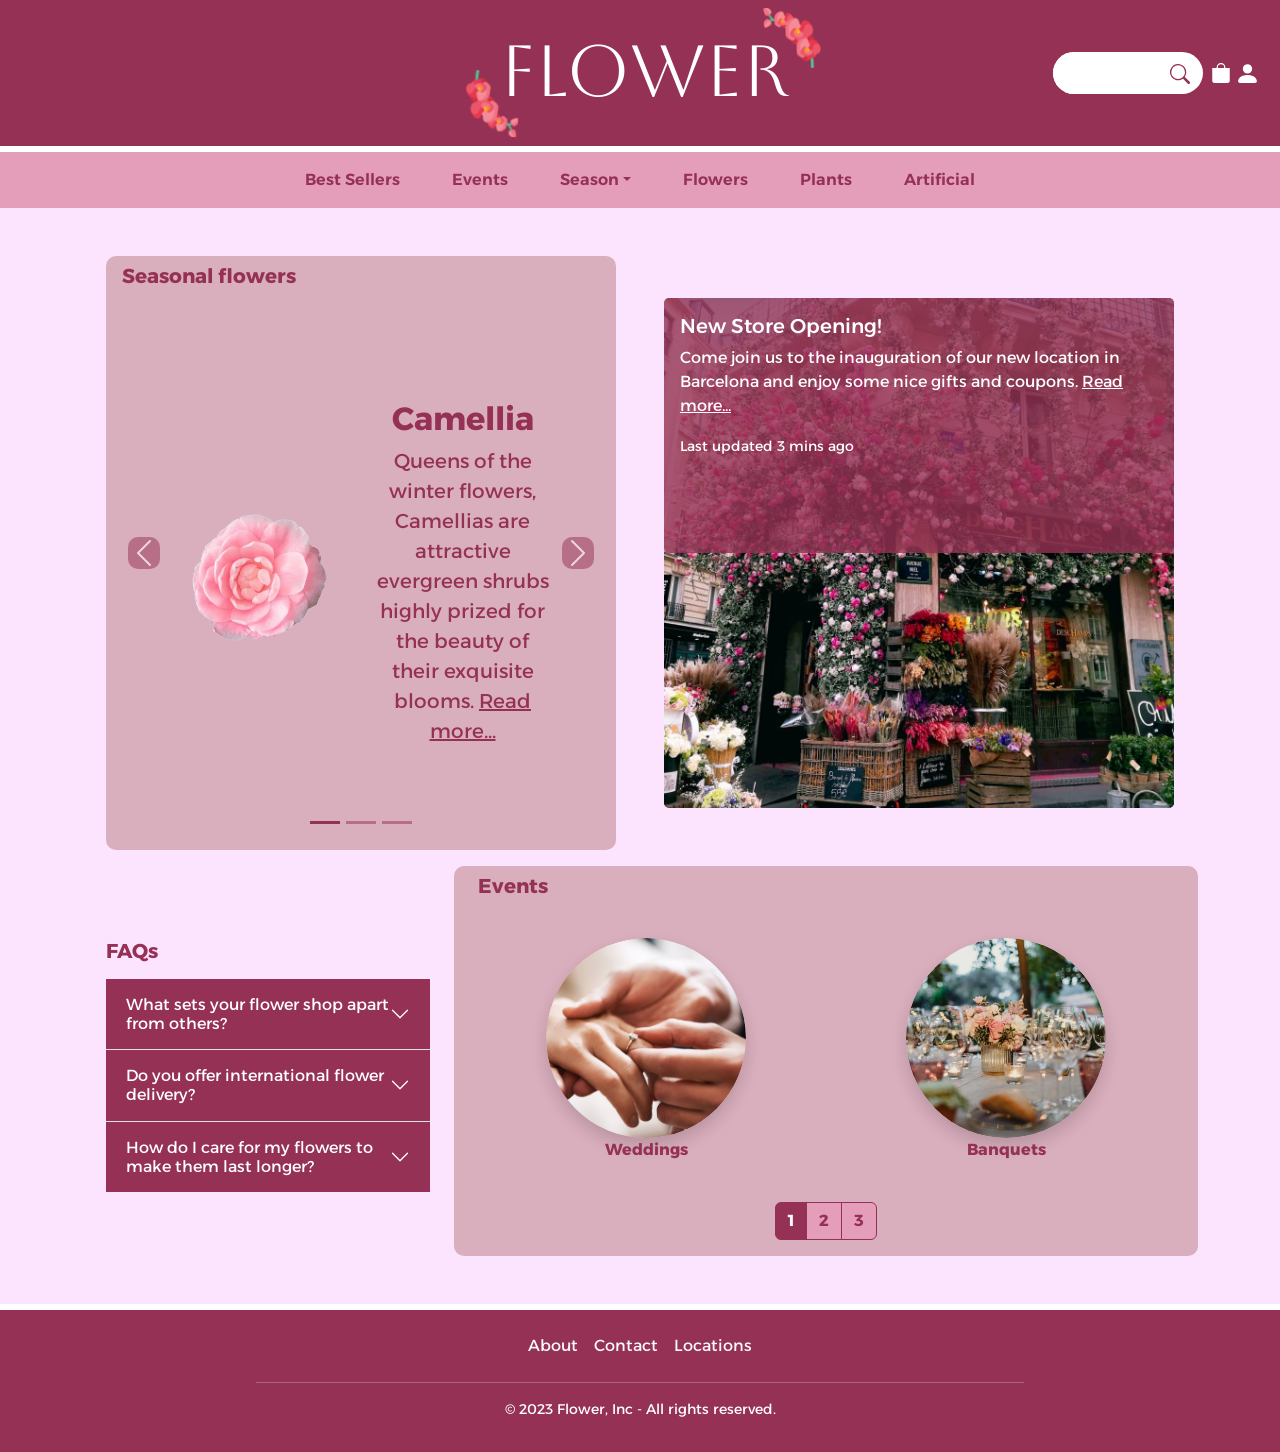
==== index.html @ 9ea64a83 "Added components to index" ====
<!DOCTYPE html>
<html lang="es">
<head>
  <meta charset="UTF-8">
  <meta name="viewport" content="width=device-width, initial-scale=1.0">
  <title>Welcome to Flower</title>
  <!--STYLES-->
  <link rel="stylesheet" href="libs/css/bootstrap.css">
  <link rel="stylesheet" href="css/style.css">
  <!--FONTS-->
  <link rel="preconnect" href="https://fonts.googleapis.com">
  <link rel="preconnect" href="https://fonts.gstatic.com" crossorigin>
  <link href="https://fonts.googleapis.com/css2?family=Aboreto&display=swap" rel="stylesheet">
  <link rel="preconnect" href="https://fonts.googleapis.com">
  <link rel="preconnect" href="https://fonts.gstatic.com" crossorigin>
  <link href="https://fonts.googleapis.com/css2?family=Aboreto&family=Alexandria:wght@300&display=swap" rel="stylesheet">
</head>
<body>
  <!--BACK TO TOP BUTTON-->
  <button type="button" class="btn btn-lg" id="btn-back-to-top">
    <svg xmlns="http://www.w3.org/2000/svg" width="60" height="60" fill="#953154" class="bi bi-arrow-up-circle-fill" viewBox="0 0 16 16">
      <path d="M16 8A8 8 0 1 0 0 8a8 8 0 0 0 16 0m-7.5 3.5a.5.5 0 0 1-1 0V5.707L5.354 7.854a.5.5 0 1 1-.708-.708l3-3a.5.5 0 0 1 .708 0l3 3a.5.5 0 0 1-.708.708L8.5 5.707z"/>
    </svg>
  </button>
  <!--END BACK TO TOP BUTTON-->
  <!--SIGN IN MODAL-->
  <div class="modal fade" id="signInModal" aria-hidden="true" aria-labelledby="signInModalLabel" tabindex="-1">
    <div class="modal-dialog modal-dialog-centered">
      <div class="modal-content">
        <div class="modal-header">
          <h1 class="modal-title fs-5 fw-bold" id="signInModalLabel">Sign In</h1>
          <button type="button" class="btn-close" data-bs-dismiss="modal" aria-label="Close"></button>
        </div>
        <div class="modal-body">
          <!--SIGN IN FORM-->
          <form class="row g-3 needs-validation" novalidate>
            <div class="col-md-6">
              <label for="validationCustomSignInEmail" class="form-label d-none"></label>
              <input type="email" class="form-control" id="validationCustomSignInEmail" placeholder="Email" required>
              <div class="invalid-feedback">
                Please input a valid email.
              </div>
            </div>
            <div class="col-md-6">
              <label for="validationCustomSignInPass" class="form-label d-none"></label>
              <input type="password" class="form-control" id="validationCustomSignInPass" placeholder="Password" required>
              <div class="invalid-feedback">
                Please input a valid password.
              </div>
            </div>
            <button class="w-100 mb-2 btn btn-lg rounded-3" type="submit">Sign in</button>
          </form>
          <!--END SIGN IN FORM-->
          <hr class="my-4">
          <h2 class="fs-5 fw-bold mb-3">Or use a third-party</h2>
          <button class="w-100 py-2 mb-2 btn rounded-3" type="submit">
            <svg xmlns="http://www.w3.org/2000/svg" width="20" height="20" fill="currentColor" class="bi bi-google" viewBox="0 0 20 20">
              <path d="M15.545 6.558a9.42 9.42 0 0 1 .139 1.626c0 2.434-.87 4.492-2.384 5.885h.002C11.978 15.292 10.158 16 8 16A8 8 0 1 1 8 0a7.689 7.689 0 0 1 5.352 2.082l-2.284 2.284A4.347 4.347 0 0 0 8 3.166c-2.087 0-3.86 1.408-4.492 3.304a4.792 4.792 0 0 0 0 3.063h.003c.635 1.893 2.405 3.301 4.492 3.301 1.078 0 2.004-.276 2.722-.764h-.003a3.702 3.702 0 0 0 1.599-2.431H8v-3.08h7.545z"/>
            </svg>
            Sign in with Google
          </button>
          <button class="w-100 py-2 mb-2 btn rounded-3" type="submit">
            <svg xmlns="http://www.w3.org/2000/svg" width="25" height="25" fill="currentColor" class="bi bi-facebook" viewBox="0 0 20 20">
              <path d="M16 8.049c0-4.446-3.582-8.05-8-8.05C3.58 0-.002 3.603-.002 8.05c0 4.017 2.926 7.347 6.75 7.951v-5.625h-2.03V8.05H6.75V6.275c0-2.017 1.195-3.131 3.022-3.131.876 0 1.791.157 1.791.157v1.98h-1.009c-.993 0-1.303.621-1.303 1.258v1.51h2.218l-.354 2.326H9.25V16c3.824-.604 6.75-3.934 6.75-7.951"/>
            </svg>
            Sign in with Facebook
          </button>
        </div>
        <div class="modal-footer">
          <small class="text-body-secondary">Don't have an account?</small>
          <button class="btn" data-bs-target="#signUpModal" data-bs-toggle="modal">Sign Up</button>
        </div>
      </div>
    </div>
  </div>
  <!--END SIGN IN MODAL-->
  <!--SIGN UP MODAL-->
  <div class="modal fade" id="signUpModal" aria-hidden="true" aria-labelledby="signUpModalLabel" tabindex="-1">
    <div class="modal-dialog modal-dialog-centered">
      <div class="modal-content">
        <div class="modal-header">
          <h1 class="modal-title fs-5 fw-bold" id="signUpModalLabel">Sign Up</h1>
          <button type="button" class="btn-close" data-bs-dismiss="modal" aria-label="Close"></button>
        </div>
        <div class="modal-body">
          <!--SIGN UP FORM-->
          <form class="row g-3 needs-validation" novalidate>
            <div class="col-md-6">
              <label for="validationCustomFirstName" class="form-label">First name</label>
              <input type="text" class="form-control" id="validationCustomFirstName" required>
              <div class="valid-feedback">
                Looks good!
              </div>
            </div>
            <div class="col-md-6">
              <label for="validationCustomLastName" class="form-label">Last name</label>
              <input type="text" class="form-control" id="validationCustomLastName" required>
              <div class="valid-feedback">
                Looks good!
              </div>
            </div>
            <div class="col-md-6">
              <label for="validationCustomUsername" class="form-label">Email</label>
              <div class="input-group has-validation">
                <span class="input-group-text" id="inputGroupPrepend">@</span>
                <input type="email" class="form-control" id="validationCustomUsername" aria-describedby="inputGroupPrepend" required>
                <div class="invalid-feedback">
                  Please provide a valid email.
                </div>
              </div>
            </div>
            <div class="col-md-6">
              <label for="validationCustomPassword" class="form-label">Password</label>
              <div class="input-group has-validation">
                <span class="input-group-text" id="inputGroupPrepend2">*</span>
                <input type="password" class="form-control" id="validationCustomPassword" aria-describedby="inputGroupPrepend" pattern="^(?=.*[a-z])(?=.*[A-Z])(?=.*\d)(?=.*[?!*%#])[\w?!*%#]{8,}$" data-bs-toggle="tooltip" data-bs-placement="top"
                data-bs-custom-class="custom-tooltip"
                data-bs-title="Minimum 8 characters, one letter, number and symbol" required>
                <div class="invalid-feedback">
                  Please provide a password at least 8 characters long, with a minimum of one letter, number and symbol.
                </div>
              </div>
            </div>
            <div class="col-md-6">
              <label for="validationCustomRegion" class="form-label">Region</label>
              <select class="form-select" id="validationCustomRegion" required>
                <option selected disabled value="">Choose...</option>
                <option>Africa</option>
                <option>Asia</option>
                <option>Europe</option>
                <option>North America</option>
                <option>South America</option>
                <option>Oceania</option>
              </select>
              <div class="invalid-feedback">
                Please select a valid region.
              </div>
            </div>
            <div class="col-md-6">
              <label for="validationCustomPhone" class="form-label">Phone number</label>
              <input type="tel" class="form-control" id="validationCustomPhone" required>
              <div class="invalid-feedback">
                Please provide a valid phone number.
              </div>
            </div>
            <div class="col-12">
              <div class="form-check">
                <input class="form-check-input" type="checkbox" value="" id="invalidCheck" required>
                <label class="form-check-label" for="invalidCheck">
                  Agree to terms and conditions
                </label>
                <div class="invalid-feedback">
                  You must agree before submitting.
                </div>
              </div>
            </div>
            <div class="col-12 d-flex justify-content-between">
              <button class="btn" type="submit">Create an account</button>
              <button class="btn" type="reset">Reset</button>
            </div>
          </form>
          <!--END SIGN UP FORM-->
        </div>
        <div class="modal-footer">
          <small class="text-body-secondary">Have an account?</small>
          <button class="btn" data-bs-target="#signInModal" data-bs-toggle="modal">Sign In</button>
        </div>
      </div>
    </div>
  </div>
  <!--END SIGN UP MODAL-->
  <!--CART MODAL-->
  <div class="modal fade" id="cartModal" tabindex="-1" aria-labelledby="cartModalLabel" aria-hidden="true">
    <div class="modal-dialog modal-dialog-centered modal-dialog-scrollable">
      <div class="modal-content">
        <div class="modal-header">
          <h5 class="modal-title" id="cartModalLabel">Cart</h5>
          <button type="button" class="btn-close" data-bs-dismiss="modal" aria-label="Close"></button>
        </div>
        <div class="modal-body">
          <div class="table-responsive">
            <table class="table table-hover text-center table-bordered">
              <thead>
                <tr>
                  <th scope="col">Product</th>
                  <th scope="col">Price</th>
                  <th scope="col">Quantity</th>
                  <th scope="col">Subtotal</th>
                  <th scope="col"></th>
                </tr>
              </thead>
              <tbody class="table-group-divider">
                <tr>
                  <th scope="row">White Camellia</th>
                  <td>13.00€</td>
                  <td>25</td>
                  <td>325€</td>
                  <td>
                    <a href="#" class="text-decoration-none nav-link">
                      <svg xmlns="http://www.w3.org/2000/svg" width="25" height="25" fill="currentColor" class="bi bi-x" viewBox="0 0 16 16">
                        <path d="M4.646 4.646a.5.5 0 0 1 .708 0L8 7.293l2.646-2.647a.5.5 0 0 1 .708.708L8.707 8l2.647 2.646a.5.5 0 0 1-.708.708L8 8.707l-2.646 2.647a.5.5 0 0 1-.708-.708L7.293 8 4.646 5.354a.5.5 0 0 1 0-.708"/>
                      </svg>
                    </a>
                  </td>
                </tr>
                <tr>
                  <th scope="row">Bloody Rose Seeds</th>
                  <td>5.99€</td>
                  <td>5</td>
                  <td>29.25€</td>
                  <td>
                    <a href="#" class="text-decoration-none nav-link">
                      <svg xmlns="http://www.w3.org/2000/svg" width="25" height="25" fill="currentColor" class="bi bi-x" viewBox="0 0 16 16">
                        <path d="M4.646 4.646a.5.5 0 0 1 .708 0L8 7.293l2.646-2.647a.5.5 0 0 1 .708.708L8.707 8l2.647 2.646a.5.5 0 0 1-.708.708L8 8.707l-2.646 2.647a.5.5 0 0 1-.708-.708L7.293 8 4.646 5.354a.5.5 0 0 1 0-.708"/>
                      </svg>
                    </a>
                  </td>
                </tr>
              </tbody>
            </table>
          </div>
          <div class="row">
            <div class="col-4">
              <label for="validationCustomPromo" class="form-label">Promotion Code</label>
              <input type="text" class="form-control" id="validationCustomPromo" required>
              <button class="btn my-2">Apply</button>
            </div>
            <div class="col-8">
              <div class="table-responsive">
                <table class="table table-hover text-center table-bordered">
                  <tbody>
                    <tr>
                      <th scope="row">Subtotal</th>
                      <td>354.25€</td>
                    </tr>
                    <tr>
                      <th scope="row">Discount</th>
                      <td>0.00€</td>
                    </tr>
                    <tr>
                      <th scope="row" id="total">Total</th>
                      <td class="fw-bold" id="totalPrice">354.25€</td>
                    </tr>
                  </tbody>
                </table>
              </div>
            </div>
          </div>
        </div>
        <div class="modal-footer">
          <button type="button" class="btn" data-bs-dismiss="modal">Checkout</button>
        </div>
      </div>
    </div>
  </div>
  <!--HEADER-->
  <header class="py-2">
    <!--Nav burger-->
    <nav class="navbar navbar-expand-lg navbar-dark d-md-none nav-burger py-3" aria-label="Offcanvas navbar large">
      <div class="container-fluid">
        <button class="navbar-toggler" type="button" data-bs-toggle="offcanvas" data-bs-target="#offcanvasNavbar" aria-controls="offcanvasNavbar" aria-label="Toggle navigation">
          <svg xmlns="http://www.w3.org/2000/svg" width="30" height="30" fill="white" class="bi bi-list" viewBox="0 0 16 16">
            <path fill-rule="evenodd" d="M2.5 12a.5.5 0 0 1 .5-.5h10a.5.5 0 0 1 0 1H3a.5.5 0 0 1-.5-.5m0-4a.5.5 0 0 1 .5-.5h10a.5.5 0 0 1 0 1H3a.5.5 0 0 1-.5-.5m0-4a.5.5 0 0 1 .5-.5h10a.5.5 0 0 1 0 1H3a.5.5 0 0 1-.5-.5"/>
          </svg>
        </button>
        <div class="offcanvas offcanvas-start w-75" tabindex="-1" id="offcanvasNavbar" aria-labelledby="offcanvasNavbarLabel">
          <div class="offcanvas-header flex-column">
            <button type="button" class="btn-close btn-close-white align-self-end py-2" data-bs-dismiss="offcanvas" aria-label="Close"></button>
            <a class="blog-header-logo text-body-emphasis text-decoration-none" href="index.html"><img src="imgs/logo.png" alt="Logo" id="logo-nav" class="img-fluid offcanvas-title"></a>
          </div>
          <hr class="border border-3 border-white opacity-100 m-0">
          <div class="offcanvas-body py-0">
            <ul class="navbar-nav justify-content-evenly flex-grow-1 text-center fs-5 fw-semibold h-100">
              <!-- <li class="nav-item">
                <a class="nav-link active" aria-current="page" href="#">Home</a>
              </li> -->
              <li class="nav-item m-0">
                <a class="nav-link" href="#">Best Sellers</a>
              </li>
              <li class="nav-item m-0">
                <a class="nav-link" href="#">Events</a>
              </li>
              <li class="nav-item m-0">
                <a class="nav-link" href="#">Season</a>
              </li>
              <li class="nav-item m-0">
                <a class="nav-link" href="#">Flowers</a>
              </li>
              <li class="nav-item m-0">
                <a class="nav-link" href="#">Plants</a>
              </li>
              <li class="nav-item m-0">
                <a class="nav-link" href="#">Artificial</a>
              </li>
            </ul>
          </div>
          <hr class="border border-3 border-white opacity-100 m-0">
          <div class="offcanvas-footer d-flex justify-content-around py-4 text-white fw-semibold fs-5 text-center">
            <button class="nav-link link-light" data-bs-target="#signInModal" data-bs-toggle="modal">Sign In</button>
            <svg xmlns="http://www.w3.org/2000/svg" width="40" height="40" fill="white" class="bi bi-person-fill" viewBox="0 0 16 16">
              <path d="M3 14s-1 0-1-1 1-4 6-4 6 3 6 4-1 1-1 1zm5-6a3 3 0 1 0 0-6 3 3 0 0 0 0 6"/>
            </svg>
            <button class="nav-link link-light" data-bs-target="#signUpModal" data-bs-toggle="modal">Sign Up</button>
          </div>
          <hr class="border border-3 border-white opacity-100 m-0">
        </div>
        <div class="mx-1 mobile-buttons">
          <a href="#" class="p-1 text-decoration-none">
            <svg xmlns="http://www.w3.org/2000/svg" width="20" height="20" fill="white" class="bi bi-search" viewBox="0 0 16 16">
              <path d="M11.742 10.344a6.5 6.5 0 1 0-1.397 1.398h-.001c.03.04.062.078.098.115l3.85 3.85a1 1 0 0 0 1.415-1.414l-3.85-3.85a1.007 1.007 0 0 0-.115-.1zM12 6.5a5.5 5.5 0 1 1-11 0 5.5 5.5 0 0 1 11 0"/>
            </svg>
          </a>
          <a href="#" class="px-2 text-decoration-none" data-bs-toggle="modal" data-bs-target="#cartModal">
            <svg xmlns="http://www.w3.org/2000/svg" width="20" height="20" fill="white" class="bi bi-bag-fill" viewBox="0 0 16 16">
              <path d="M8 1a2.5 2.5 0 0 1 2.5 2.5V4h-5v-.5A2.5 2.5 0 0 1 8 1m3.5 3v-.5a3.5 3.5 0 1 0-7 0V4H1v10a2 2 0 0 0 2 2h10a2 2 0 0 0 2-2V4z"/>
            </svg>
          </a>
        </div>
      </div>
    </nav>
    <!--End nav burger-->
    <!--Header logo and nav computer-->
    <div class="d-none d-md-flex row m-0 flex-nowrap justify-content-between align-items-center">
      <div class="col-4 offset-sm-4 text-center">
        <a class="text-body-emphasis text-decoration-none" href="index.html"><img src="imgs/logo.png" alt="Logo" id="logo-header" class="img-fluid"></a>
      </div>
      <nav class="col-4 nav-header d-flex justify-content-end">
        <div class="input-group">
          <input type="text" class="form-control" aria-label="Search" aria-describedby="button-search">
          <button class="btn" type="submit" id="button-search">
            <svg xmlns="http://www.w3.org/2000/svg" width="20" height="20" fill="#953154" class="bi bi-search" viewBox="0 0 16 16">
              <path d="M11.742 10.344a6.5 6.5 0 1 0-1.397 1.398h-.001c.03.04.062.078.098.115l3.85 3.85a1 1 0 0 0 1.415-1.414l-3.85-3.85a1.007 1.007 0 0 0-.115-.1zM12 6.5a5.5 5.5 0 1 1-11 0 5.5 5.5 0 0 1 11 0"/>
            </svg>
          </button>
        </div>
        <div class="m-2 mobile-buttons">
          <a href="#" class="text-decoration-none" data-bs-toggle="modal" data-bs-target="#cartModal">
            <svg xmlns="http://www.w3.org/2000/svg" width="20" height="20" fill="white" class="bi bi-bag-fill" viewBox="0 0 16 16">
              <path d="M8 1a2.5 2.5 0 0 1 2.5 2.5V4h-5v-.5A2.5 2.5 0 0 1 8 1m3.5 3v-.5a3.5 3.5 0 1 0-7 0V4H1v10a2 2 0 0 0 2 2h10a2 2 0 0 0 2-2V4z"/>
            </svg>
          </a>
          <a href="#" class="text-decoration-none" data-bs-toggle="modal" data-bs-target="#signInModal">
            <svg xmlns="http://www.w3.org/2000/svg" width="25" height="25" fill="white" class="bi bi-person-fill" viewBox="0 0 16 16">
              <path d="M3 14s-1 0-1-1 1-4 6-4 6 3 6 4-1 1-1 1zm5-6a3 3 0 1 0 0-6 3 3 0 0 0 0 6"/>
            </svg>
          </a>
        </div>
      </nav>
    </div>
    <!--End header logo and nav computer-->
  </header>
  <!--END HEADER-->
  <hr class="border border-3 border-white opacity-100 m-0">
  <!--DESKTOP NAV-->
  <nav class="d-none d-md-flex justify-content-center py-2 nav-desktop">
    <ul class="nav nav-pills fw-semibold">
      <!-- <li class="nav-item"><a href="#" class="nav-link active" aria-current="page">Home</a></li> -->
      <li class="nav-item">
        <a class="nav-link" href="#">
        Best Sellers</a>
      </li>
      <li class="nav-item">
        <a class="nav-link" href="#">Events</a>
      </li>
      <li class="nav-item">
        <a class="btn nav-link dropdown-toggle" href="#" role="button" data-bs-toggle="dropdown" aria-expanded="false">Season</a>
        <ul class="dropdown-menu">
          <li class="border-bottom border-white"><a class="dropdown-item w-auto my-1" href="#">Winter</a></li>
          <li class="border-bottom border-white"><a class="dropdown-item w-auto my-1" href="#">Spring</a></li>
          <li class="border-bottom border-white"><a class="dropdown-item w-auto my-1" href="#">Summer</a></li>
          <li class="border-bottom border-white"><a class="dropdown-item w-auto my-1" href="#">Autumn</a></li>
        </ul>
      </li>
      <li class="nav-item">
        <a class="nav-link" href="#">Flowers</a>
      </li>
      <li class="nav-item">
        <a class="nav-link" href="#">Plants</a>
      </li>
      <li class="nav-item">
        <a class="nav-link" href="#">Artificial</a>
      </li>
    </ul>
  </nav>
  <!--END DESKTOP NAV-->
  <!--MAIN-->
  <main >
    <section class="container">
      <div class="row g-5 m-0">
        <div class="col-lg-6">
          <div id="flowerCarousel" class="carousel slide">
            <div class="carousel-indicators">
              <button type="button" data-bs-target="#flowerCarousel" data-bs-slide-to="0" class="active" aria-current="true" aria-label="Slide 1"></button>
              <button type="button" data-bs-target="#flowerCarousel" data-bs-slide-to="1" aria-label="Slide 2"></button>
              <button type="button" data-bs-target="#flowerCarousel" data-bs-slide-to="2" aria-label="Slide 3"></button>
            </div>
            <div class="carousel-inner px-3">
              <h5 class="fw-bold py-2">Seasonal flowers</h5>
              <div class="carousel-item active">
                <div class="text-center m-5">
                  <div class="row align-items-center">
                    <div class="col-xl-6">
                      <a href="#" class="text-decoration-none">
                        <img class="w-75" src="imgs/Flowers/camellia.png" alt="Camellia">
                      </a>
                    </div>
                    <div class="col-xl-6">
                      <div class="carousel-caption position-relative mt-5">
                        <h2 class="fw-bold">Camellia</h2>
                        <p class="d-none d-sm-block fs-5">Queens of the winter flowers, Camellias are attractive evergreen shrubs highly prized for the beauty of their exquisite blooms. <a href="#">Read more...</a></p>
                      </div><!--enddetails-->
                    </div><!--endcol-->
                  </div><!--endrow-->
                </div><!--endcontainer-->
              </div><!--endcarousel-item-->
              <div class="carousel-item">
                <div class="text-center m-5">
                  <div class="row align-items-center">
                    <div class="col-lg-6">
                      <a href="#" class="text-decoration-none">
                        <img class="w-75" src="imgs/Flowers/gardenia.png" alt="Gardenia">
                      </a>
                    </div>
                    <div class="col-lg-6">
                      <div class="carousel-caption position-relative mt-5">
                        <h2 class="fw-bold">Gardenia</h2>
                        <p class="d-none d-sm-block fs-5">Beloved for their intoxicating fragrance and attractive, Gardenias are irresistible heat-loving evergreen shrubs or trees. <a href="#">Read more...</a></p>
                      </div><!--enddetails-->
                    </div><!--endcol-->
                  </div><!--endrow-->
                </div><!--endcontainer-->
              </div><!--endcarousel-item-->
              <div class="carousel-item">
                <div class="text-center m-5">
                  <div class="row align-items-center">
                    <div class="col-lg-6">
                      <a href="#" class="text-decoration-none">
                        <img class="w-75" src="imgs/Flowers/hellebore.png" alt="Hellebore">
                      </a>
                    </div>
                    <div class="col-lg-6">
                      <div class="carousel-caption position-relative mt-5">
                        <h2 class="fw-bold">Hellebore</h2>
                        <p class="d-none d-sm-block fs-5">Hellebores are classic plants for winter interest, with elegant, nodding blooms in shades of green, white, pink or ruby. <a href="#">Read more...</a></p>
                      </div><!--enddetails-->
                    </div><!--endcol-->
                  </div><!--endrow-->
                </div><!--endcontainer-->
              </div><!--endcarousel-item-->
            </div>
            <button class="carousel-control-prev justify-content-center" type="button" data-bs-target="#flowerCarousel" data-bs-slide="prev">
              <span class="carousel-control-prev-icon" aria-hidden="true"></span>
              <span class="visually-hidden">Previous</span>
            </button>
            <button class="carousel-control-next justify-content-center" type="button" data-bs-target="#flowerCarousel" data-bs-slide="next">
              <span class="carousel-control-next-icon" aria-hidden="true"></span>
              <span class="visually-hidden">Next</span>
            </button>
          </div>
        </div>
        <div class="col-lg-6 align-self-center">
          <div class="card text-bg-dark border-0">
            <img src="imgs/store.jpg" class="card-img" alt="Store">
            <div class="card-img-overlay">
              <h5 class="card-title">New Store Opening!</h5>
              <p class="card-text">Come join us to the inauguration of our new location in Barcelona and enjoy some nice gifts and coupons. <a href="#" class="text-white">Read more...</a></p>
              <p class="card-text"><small>Last updated 3 mins ago</small></p>
            </div>
          </div>
        </div>
      </div>
    </section>
    <section class="container mt-3">
      <div class="row g-5 m-0">
        <div class="col-md-4 faqs mb-5 mt-0 align-self-center">
          <h5 class="fw-bold py-2">FAQs</h5>
          <div class="accordion accordion-flush" id="accordionFAQ">
            <div class="accordion-item">
              <h2 class="accordion-header">
                <button class="accordion-button collapsed" type="button" data-bs-toggle="collapse" data-bs-target="#flush-collapseOne" aria-expanded="false" aria-controls="flush-collapseOne">
                  What sets your flower shop apart from others?
                </button>
              </h2>
              <div id="flush-collapseOne" class="accordion-collapse collapse" data-bs-parent="#accordionFAQ">
                <div class="accordion-body">We take pride in our fresh and high-quality flowers, personalized service, and attention to detail. Our experienced florists are dedicated to creating stunning arrangements for every customer.</div>
              </div>
            </div>
            <div class="accordion-item">
              <h2 class="accordion-header">
                <button class="accordion-button collapsed" type="button" data-bs-toggle="collapse" data-bs-target="#flush-collapseTwo" aria-expanded="false" aria-controls="flush-collapseTwo">
                  Do you offer international flower delivery?
                </button>
              </h2>
              <div id="flush-collapseTwo" class="accordion-collapse collapse" data-bs-parent="#accordionFAQ">
                <div class="accordion-body">At the moment, we only provide local and national flower delivery services. Check our delivery information for areas covered.</div>
              </div>
            </div>
            <div class="accordion-item">
              <h2 class="accordion-header">
                <button class="accordion-button collapsed" type="button" data-bs-toggle="collapse" data-bs-target="#flush-collapseThree" aria-expanded="false" aria-controls="flush-collapseThree">
                  How do I care for my flowers to make them last longer?
                </button>
              </h2>
              <div id="flush-collapseThree" class="accordion-collapse collapse" data-bs-parent="#accordionFAQ">
                <div class="accordion-body">Absolutely thrilled that you asked! We've curated a subpage dedicated to transforming your flower care routine into a blooming success story.
                <a href="#" class="btn m-3 tips">Check our plant tips and tricks!</a></div>
              </div>
            </div>
          </div>
        </div>
        <div class="col-md-8 fw-bold events align-self-center mt-0 mb-5">
          <h5 class="fw-bold py-2">Events</h5>
          <div class="row text-center" id="events1">
            <div class="col-md-6 p-4">
              <a href="wedding.html"><img src="imgs/Events/weddings.png" alt="Weddings" class="img-fluid rounded-circle shadow"></a>
              <p>Weddings</p>
            </div>
            <div class="col-md-6 p-4">
              <a href="#"><img src="imgs/Events/banquets.png" alt="Banquets" class="img-fluid rounded-circle shadow"></a>
              <p>Banquets</p>
            </div>
          </div>
          <div class="row text-center d-none" id="events2">
            <div class="col-md-6 p-4">
              <a href="#"><img src="imgs/Events/funerals.png" alt="Funerals" class="img-fluid rounded-circle shadow"></a>
              <p>Funerals</p>
            </div>
            <div class="col-md-6 p-4">
              <a href="#"><img src="imgs/Events/office.png" alt="Offices" class="img-fluid rounded-circle shadow"></a>
              <p>Offices</p>
            </div>
          </div>
          <div class="row text-center d-none" id="events3">
            <div class="col-md-6 p-4">
              <a href="#"><img src="imgs/Events/holidays.png" alt="Holidays" class="img-fluid rounded-circle shadow"></a>
              <p>Holidays</p>
            </div>
            <div class="col-md-6 p-4">
              <a href="#"><img src="imgs/Events/parties.png" alt="Parties" class="img-fluid rounded-circle shadow"></a>
              <p>Parties</p>
            </div>
          </div>
          <nav aria-label="Events Pages" class="d-flex justify-content-center">
            <ul class="pagination pagination-md">
              <li class="page-item active" aria-current="page">
                <a class="page-link" href="#events1">1</a>
              </li>
              <li class="page-item">
                <a class="page-link" href="#events2">2</a>
              </li>
              <li class="page-item">
                <a class="page-link" href="#events3">3</a>
              </li>
            </ul>
          </nav>
        </div>
      </div>
    </section>
  </main>
  <!--END MAIN-->
  <hr class="border border-3 border-white opacity-100 m-0">
  <!--FOOTER-->
  <footer class="py-3 my-0">
    <ul class="nav justify-content-center">
      <li class="nav-item"><a href="#" class="nav-link px-2 link-light">About</a></li>
      <li class="nav-item"><a href="contact.html" class="nav-link px-2 link-light">Contact</a></li>
      <li class="nav-item"><a href="#" class="nav-link px-2 link-light">Locations</a></li>
    </ul>
    <hr class="border-white">
    <p class="text-center text-white small">&copy; 2023 Flower, Inc - All rights reserved.</p>
  </footer>
  <!--END FOOTER-->
</body>
  <!--BOOTSTRAP JS-->
  <script src="libs/js/bootstrap.bundle.min.js"></script>
  <!--CUSTOM JS-->
  <script src="js/flower.js"></script>
  <script src="js/index.js"></script>
</html>
---- css/style.css ----
/*Colors*/
/*Fonts and sizes*/
body {
  /*PARTE ALEXANDRA*/
  background-color: #fde4fe;
  font-family: "Alexandria", serif;
  /*Back to top button*/
  /*Sign in/out modals*/
  /*Header*/
  /*Desktop navbar*/
  /*Index Main*/
  /*Contact & Weeding SCSS*/
  /*Contact SCSS*/
  /*Contact Main*/
  /*Cookie Modal*/
  /*Contact & Wedding Forms*/
  /*Contact Aside*/
  /*Contact Modal*/
  /*Contact Toast*/
  /*Contact toast & modal close buttons*/
  /*PARTE ALEXANDRA*/
  /*Footer*/
}
body #btn-back-to-top {
  position: fixed;
  bottom: 20px;
  right: 20px;
  display: none;
}
body #btn-back-to-top svg {
  background-color: #fde4fe;
  border: 5px solid #fde4fe;
  border-radius: 100px;
}
body #btn-back-to-top:active {
  border: 0px solid;
}
body .modal button {
  background-color: #953154;
  border-color: #953154;
  color: white;
}
body .modal button[type=reset] {
  background-color: #e59eb9;
  color: #953154;
}
body .modal button[type=reset]:hover {
  background-color: #953154;
  color: white;
}
body .modal button:not(.btn-close):hover {
  background-color: #e59eb9;
  color: #953154;
  border-color: #953154;
}
body .modal .modal-body button:active, body .modal .modal-footer button:active {
  background-color: #e59eb9;
  color: #953154;
  border-color: #953154;
  box-shadow: 0 0 0 0.25rem rgba(229, 158, 185, 0.25);
}
body .modal .modal-header {
  background-color: #953154;
  color: white;
}
body .modal .modal-header .btn-close:focus {
  box-shadow: 0 0 0 0 rgba(229, 158, 185, 0.25);
}
body .modal .modal-body input, body .modal .modal-body h2, body .modal .modal-body select, body .modal .modal-body label, body .modal .modal-body [id^=inputGroupPrepend] {
  color: #953154;
}
body .modal .modal-body input:focus, body .modal .modal-body h2:focus, body .modal .modal-body select:focus, body .modal .modal-body label:focus, body .modal .modal-body [id^=inputGroupPrepend]:focus {
  border-color: #953154;
  box-shadow: 0 0 0 0.25rem rgba(229, 158, 185, 0.25);
}
body .modal .modal-body input[type=checkbox]:checked, body .modal .modal-body h2[type=checkbox]:checked, body .modal .modal-body select[type=checkbox]:checked, body .modal .modal-body label[type=checkbox]:checked, body .modal .modal-body [id^=inputGroupPrepend][type=checkbox]:checked {
  background-color: #953154;
  border-color: #953154;
}
body .modal .modal-body table thead th, body .modal .modal-body table #total {
  color: white;
  background-color: #953154;
}
body .modal .modal-body table tr {
  border-color: #953154;
}
body .modal .modal-body table tr td {
  color: #953154;
  background-color: #fde4fe;
}
body .modal .modal-body table tbody {
  border-top-color: #953154;
}
body .modal .modal-body table tbody th, body .modal .modal-body table tbody #totalPrice {
  color: #953154;
  background-color: #e59eb9;
}
body header {
  background-color: #953154;
}
body header .nav-header .input-group {
  width: 150px;
  background-color: white;
  border-radius: 100px;
}
body header .nav-header .input-group button:active {
  border: 0px solid;
}
body header .nav-header .input-group .form-control {
  border-radius: 100px;
  border: none;
  color: #953154;
}
body header .nav-header .input-group .form-control:focus {
  box-shadow: 0 0 0 0.25rem rgba(229, 158, 185, 0.25);
}
body header .nav-burger .offcanvas-header,
body header .nav-burger .offcanvas-footer {
  background-color: #953154;
}
body header .nav-burger .offcanvas-body {
  background-color: #e59eb9;
}
body header .nav-burger .offcanvas-body ul .nav-item {
  margin: 30px 0px 0px 30px;
}
body header .nav-burger .offcanvas-body ul .nav-item a {
  color: #953154;
}
body header .nav-burger .offcanvas-body ul .nav-item a:hover {
  color: white;
}
body header .nav-burger .input-group {
  background-color: white;
  border-radius: 100px;
  width: 100%;
}
body header .nav-burger .input-group input {
  border-radius: 100px;
  border: none;
  color: #953154;
}
body header .nav-burger div .navbar-toggler {
  border: none;
}
body header .nav-burger div .navbar-toggler:focus {
  box-shadow: 0 0 0 0 rgba(229, 158, 185, 0.25);
}
body header .nav-burger .offcanvas {
  transition: transform 0.3s ease-in-out;
}
body header .nav-burger .offcanvas .offcanvas-header .btn-close:focus {
  box-shadow: 0 0 0 0 rgba(229, 158, 185, 0.25);
}
body .nav-desktop {
  background-color: #e59eb9;
}
body .nav-desktop .nav-pills li a {
  color: #953154;
  margin: 0px 10px 0px 10px;
}
body .nav-desktop .nav-pills li a:hover {
  color: white;
}
body .nav-desktop .nav-pills li ul {
  background-color: #e59eb9;
  border-radius: 0px;
  border: none;
}
body .nav-desktop .nav-pills li ul li a {
  color: #953154;
}
body .nav-desktop .nav-pills li ul li a:hover {
  background-color: #953154;
}
body main {
  /*PARTE ALFONSO*/
  /*Wedding Banner Section*/
}
body main section {
  /*SECTION 1*/
  /*SECTION 2*/
}
body main section h5 {
  color: #953154;
}
body main section #flowerCarousel {
  background-color: #d9aebd;
  border-radius: 10px;
  /* .carousel-item {min-height: 550px;} */
}
body main section #flowerCarousel .carousel-indicators button {
  background-color: #953154;
}
body main section #flowerCarousel .carousel-caption {
  color: #953154;
  right: 0;
  left: 0;
}
body main section #flowerCarousel .carousel-caption a {
  color: #953154;
}
body main section #flowerCarousel .carousel-caption a:hover {
  color: white;
}
body main section #flowerCarousel button span {
  background-color: #953154;
  border-radius: 10px;
}
body main section .card-img-overlay {
  background-color: rgba(149, 49, 84, 0.8);
  bottom: 50%;
}
body main section .events {
  background-color: #d9aebd;
  border-radius: 10px;
}
body main section .events .col-md-6 {
  transition: transform 0.2s;
  color: #953154;
}
body main section .events .col-md-6:hover {
  transform: scale(1.1);
}
body main section .events nav ul a {
  background-color: #e59eb9;
  color: #953154;
  border-color: #953154;
}
body main section .events nav ul .active a {
  background-color: #953154;
  color: white;
  border-color: #953154;
}
body main section .events nav ul a:hover {
  background-color: #fde4fe;
  color: #953154;
}
body main section .events nav ul a:active, body main section .events nav ul a:focus {
  border-color: #953154;
  box-shadow: 0 0 0 0.25rem rgba(122, 20, 59, 0.25);
}
body main section .faqs a, body main section .faqs button {
  background-color: #953154;
  border-color: #953154;
  color: white;
}
body main section .faqs a:not(.collapsed), body main section .faqs button:not(.collapsed) {
  background-color: #953154;
  color: white;
}
body main section .faqs a:not(.collapsed)::after, body main section .faqs button:not(.collapsed)::after {
  --bs-accordion-btn-active-icon: url("data:image/svg+xml,%3csvg xmlns='http://www.w3.org/2000/svg' viewBox='0 0 16 16' fill='white'%3e%3cpath fill-rule='evenodd' d='M1.646 4.646a.5.5 0 0 1 .708 0L8 10.293l5.646-5.647a.5.5 0 0 1 .708.708l-6 6a.5.5 0 0 1-.708 0l-6-6a.5.5 0 0 1 0-.708z'/%3e%3c/svg%3e");
}
body main section .faqs a::after, body main section .faqs button::after {
  --bs-accordion-btn-icon: url("data:image/svg+xml,%3csvg xmlns='http://www.w3.org/2000/svg' viewBox='0 0 16 16' fill='white'%3e%3cpath fill-rule='evenodd' d='M1.646 4.646a.5.5 0 0 1 .708 0L8 10.293l5.646-5.647a.5.5 0 0 1 .708.708l-6 6a.5.5 0 0 1-.708 0l-6-6a.5.5 0 0 1 0-.708z'/%3e%3c/svg%3e");
}
body main section .faqs a:hover, body main section .faqs button:hover {
  background-color: #e59eb9;
  color: #953154;
  border-color: #953154;
}
body main section .faqs a:active, body main section .faqs a:focus, body main section .faqs button:active, body main section .faqs button:focus {
  border-color: #953154;
  box-shadow: 0 0 0 0.25rem rgba(122, 20, 59, 0.25);
}
body main section .faqs .tips:hover {
  background-color: #fde4fe;
}
body main section .faqs .accordion-body {
  background-color: #e59eb9;
  color: #953154;
}
body main #wedding-section {
  background-image: url(../imgs/Weddings/weddingBanner.png);
  background-size: cover;
  background-position: center;
  background-repeat: no-repeat;
  padding: 20px;
  min-height: 100px;
}
@media (min-width: 768px) {
  body main #wedding-section {
    min-height: 500px;
  }
}
body main #wedding-section div {
  background-color: rgba(229, 158, 185, 0.6901960784);
  max-width: 400px;
  min-height: 100px;
}
@media (min-width: 768px) {
  body main #wedding-section div {
    margin-top: 180px;
  }
}
body main #wedding-section div span {
  font-family: "Aboreto", serif;
  letter-spacing: 5px;
  text-align: center;
}
body #cookie hr, body #cookie a, body #cookie label {
  color: #953154;
}
body #cookie form .form-check-input {
  border-color: #953154;
  --bs-form-switch-bg: url("data:image/svg+xml,%3csvg xmlns='http://www.w3.org/2000/svg' viewBox='-4 -4 8 8'%3e%3ccircle r='3' fill='%23953154'/%3e%3c/svg%3e");
}
body #cookie form .form-check-input:checked {
  background-color: #953154;
  border-color: #e59eb9;
  --bs-form-switch-bg: url("data:image/svg+xml,%3csvg xmlns='http://www.w3.org/2000/svg' viewBox='-4 -4 8 8'%3e%3ccircle r='3' fill='%23fff'/%3e%3c/svg%3e");
}
body #cookie .custom-tooltip {
  background-color: rgba(149, 49, 84, 0.6392156863);
  color: #fff;
}
body .mContact form .btn, body #cookie form .btn {
  background-color: rgba(149, 49, 84, 0.6392156863);
  border-color: #e59eb9;
  letter-spacing: 5px;
}
body .mContact form .btn:hover, body #cookie form .btn:hover {
  border-color: #fde4fe;
}
body .mContact form .btn:active, body #cookie form .btn:active {
  background-color: rgba(149, 49, 84, 0.3960784314);
  border-color: #fde4fe;
}
body .mContact .nav-link {
  background-color: rgba(149, 49, 84, 0.6392156863);
  border-color: #e59eb9;
}
body .mContact .nav-link:hover {
  border-color: #953154;
}
body .mContact .nav-tabs {
  border-bottom: 2px solid #953154;
}
body .mContact .nav-tabs .nav-link.active,
body .mContact .nav-tabs .nav-item.show .nav-link {
  background-color: #953154;
  border-color: #e59eb9;
}
body .mContact #forms-nav {
  background-color: #d9aebd;
}
body .mContact .dropdown-menu {
  background-color: #fde4fe;
  border: 1px solid rgba(149, 49, 84, 0.6392156863);
  border-radius: 5px;
}
body .mContact .dropdown-menu form {
  max-width: 19rem;
}
body .mContact .dropdown-menu form .btn:hover {
  border-color: #953154;
}
body .mContact form .form-control::placeholder {
  color: #953154;
}
body .mContact form .form-control:focus {
  box-shadow: 0 0 0 0.25rem rgba(149, 49, 84, 0.3960784314);
}
body .mContact form .input-group-text {
  background-color: rgba(149, 49, 84, 0.6392156863);
  border: 1px solid #e59eb9;
}
body .mContact form label {
  color: #953154;
}
body .mContact form input,
body .mContact form select,
body .mContact form textarea {
  color: #953154;
  background-color: #fff;
  border-color: #e59eb9;
  scrollbar-width: none;
}
body .mContact form textarea::-webkit-scrollbar {
  display: none;
}
body .mContact form select:focus {
  border-color: transparent;
  box-shadow: 0 0 0.2rem 0.25rem transparent;
}
body .mContact form [type=file]::file-selector-button {
  background-color: rgba(149, 49, 84, 0.6392156863);
  color: #fff;
}
body .mContact form .form-control:hover:not(:disabled):not([readonly])::file-selector-button {
  background-color: rgba(149, 49, 84, 0.6392156863);
  border-color: #e59eb9;
}
body .mContact form textarea {
  min-height: 75px;
  max-height: 150px;
}
body #cookie hr, body #cookie a, body #cookie label {
  color: #953154;
}
body #cookie form .form-check-input {
  border-color: #953154;
  --bs-form-switch-bg: url("data:image/svg+xml,%3csvg xmlns='http://www.w3.org/2000/svg' viewBox='-4 -4 8 8'%3e%3ccircle r='3' fill='%23953154'/%3e%3c/svg%3e");
}
body #cookie form .form-check-input:checked {
  background-color: #953154;
  border-color: #e59eb9;
  --bs-form-switch-bg: url("data:image/svg+xml,%3csvg xmlns='http://www.w3.org/2000/svg' viewBox='-4 -4 8 8'%3e%3ccircle r='3' fill='%23fff'/%3e%3c/svg%3e");
}
body .mContact form .btn, body #cookie form .btn {
  background-color: rgba(149, 49, 84, 0.6392156863);
  border-color: #e59eb9;
  letter-spacing: 5px;
}
body .mContact form .btn:hover, body #cookie form .btn:hover {
  border-color: #fde4fe;
}
body .mContact form .btn:active, body #cookie form .btn:active {
  background-color: rgba(149, 49, 84, 0.3960784314);
  border-color: #fde4fe;
}
body aside {
  color: #953154;
  flex-basis: 250px;
}
body aside .carousel-item {
  height: 210px;
}
body aside .side {
  background-color: #d9aebd;
  height: 680px;
}
body aside .side #coment {
  overflow-y: auto;
  scrollbar-width: none;
}
body aside .side #coment::-webkit-scrollbar {
  display: none;
}
body .modal-header {
  background-color: rgba(149, 49, 84, 0.6392156863);
}
body .toast .toast-header {
  background-color: #953154;
}
body .toast .toast-header img {
  max-width: 130px;
}
body .toast .toast-body {
  background-color: #d9aebd;
}
body .toast .toast-body span {
  color: #953154;
}
body .toast .toast-body svg {
  color: #953154;
  width: 30px;
  height: 30px;
}
body .toast .btn-close:focus, body .modal .btn-close:focus {
  box-shadow: 0 0 0 0.25rem #fde4fe;
}
body .toast .btn-close, body .modal .btn-close {
  background: transparent url("data:image/svg+xml,%3csvg xmlns='http://www.w3.org/2000/svg' viewBox='0 0 16 16' fill='%23fff'%3e%3cpath d='M.293.293a1 1 0 0 1 1.414 0L8 6.586 14.293.293a1 1 0 1 1 1.414 1.414L9.414 8l6.293 6.293a1 1 0 0 1-1.414 1.414L8 9.414l-6.293 6.293a1 1 0 0 1-1.414-1.414L6.586 8 .293 1.707a1 1 0 0 1 0-1.414z'/%3e%3c/svg%3e") center/1em auto no-repeat;
}
body footer {
  background-color: #953154;
}
body footer hr {
  margin-left: 20%;
  margin-right: 20%;
}

/*# sourceMappingURL=style.css.map */
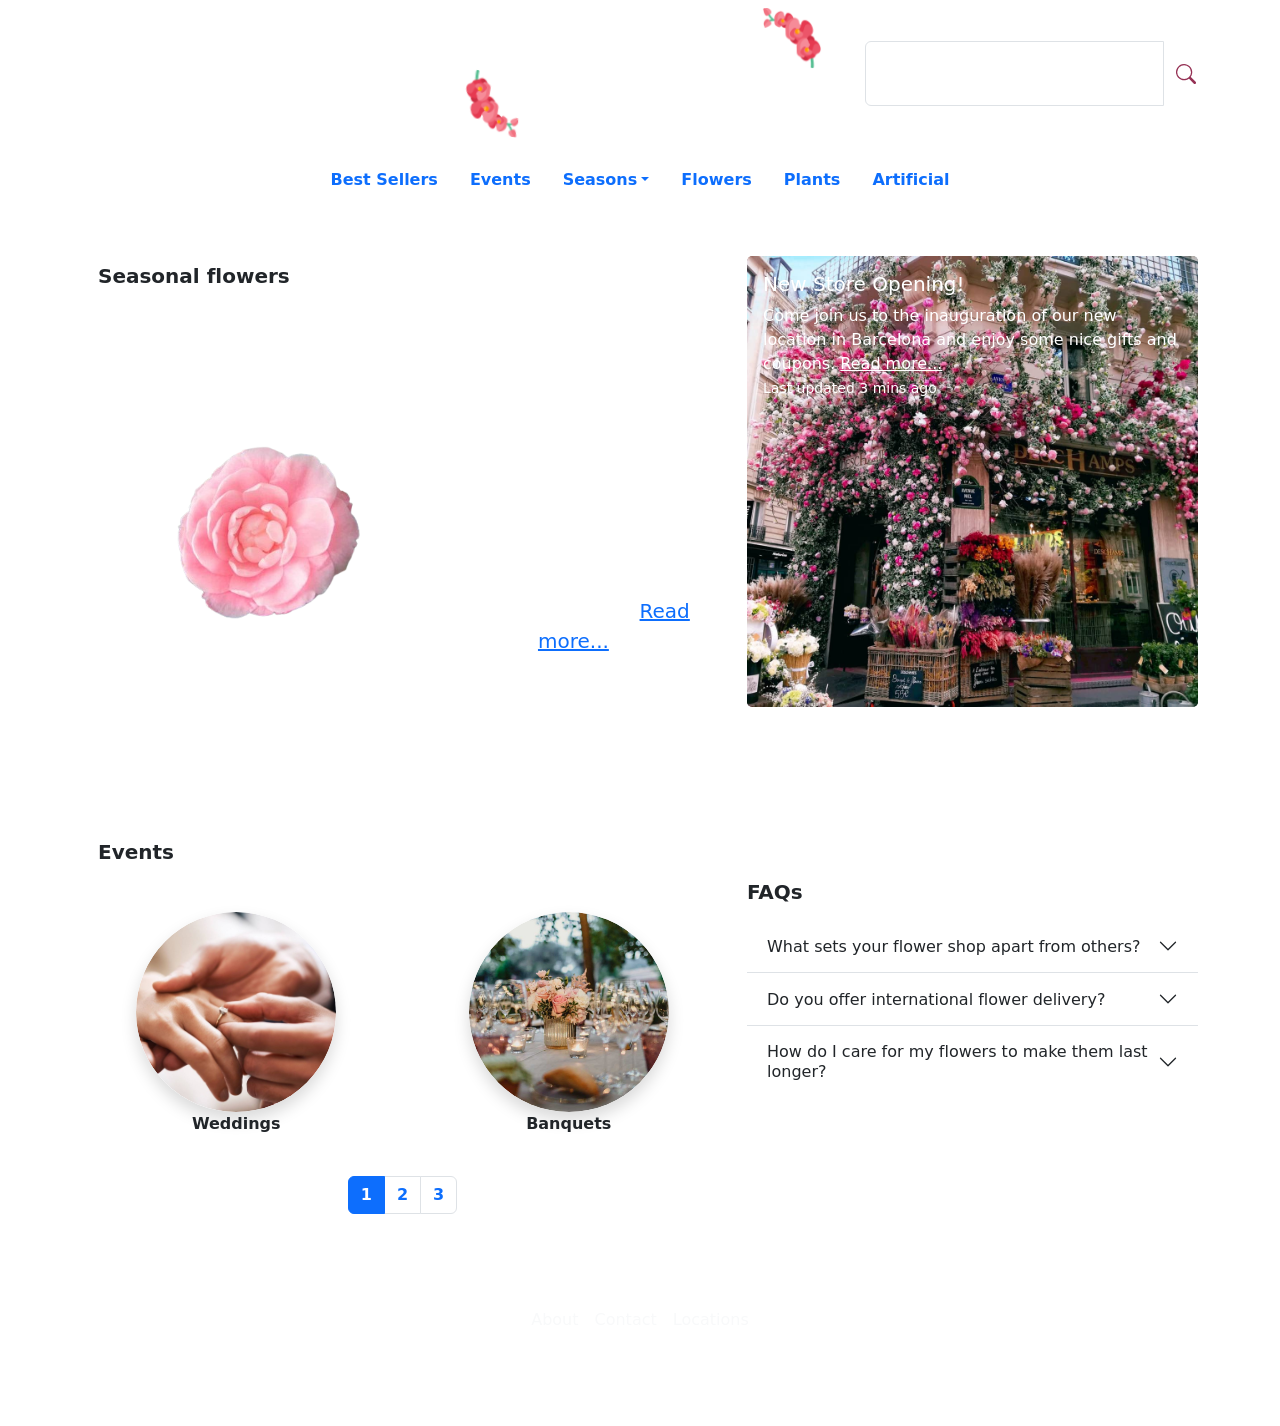
==== commit afde2c44: "Alex's part finished (hopefully)" ====
--- a/index.html
+++ b/index.html
@@ -32,8 +32,8 @@
           <button type="button" class="btn-close" data-bs-dismiss="modal" aria-label="Close"></button>
         </div>
         <div class="modal-body">
-          <!--SIGN IN FORM-->
-          <form class="row g-3 needs-validation" novalidate>
+          <!--Sign in form-->
+          <form class="row g-3 needs-validation" action="#" method="POST" novalidate>
             <div class="col-md-6">
               <label for="validationCustomSignInEmail" class="form-label d-none"></label>
               <input type="email" class="form-control" id="validationCustomSignInEmail" placeholder="Email" required>
@@ -50,7 +50,7 @@
             </div>
             <button class="w-100 mb-2 btn btn-lg rounded-3" type="submit">Sign in</button>
           </form>
-          <!--END SIGN IN FORM-->
+          <!--End sign in form-->
           <hr class="my-4">
           <h2 class="fs-5 fw-bold mb-3">Or use a third-party</h2>
           <button class="w-100 py-2 mb-2 btn rounded-3" type="submit">
@@ -83,7 +83,7 @@
           <button type="button" class="btn-close" data-bs-dismiss="modal" aria-label="Close"></button>
         </div>
         <div class="modal-body">
-          <!--SIGN UP FORM-->
+          <!--Sign up form-->
           <form class="row g-3 needs-validation" novalidate>
             <div class="col-md-6">
               <label for="validationCustomFirstName" class="form-label">First name</label>
@@ -115,9 +115,9 @@
                 <span class="input-group-text" id="inputGroupPrepend2">*</span>
                 <input type="password" class="form-control" id="validationCustomPassword" aria-describedby="inputGroupPrepend" pattern="^(?=.*[a-z])(?=.*[A-Z])(?=.*\d)(?=.*[?!*%#])[\w?!*%#]{8,}$" data-bs-toggle="tooltip" data-bs-placement="top"
                 data-bs-custom-class="custom-tooltip"
-                data-bs-title="Minimum 8 characters, one letter, number and symbol" required>
+                data-bs-title="Minimum 10 characters, one letter, number and symbol" required>
                 <div class="invalid-feedback">
-                  Please provide a password at least 8 characters long, with a minimum of one letter, number and symbol.
+                  Please provide a password at least 10 characters long, with a minimum of one letter, number and symbol.
                 </div>
               </div>
             </div>
@@ -138,7 +138,7 @@
             </div>
             <div class="col-md-6">
               <label for="validationCustomPhone" class="form-label">Phone number</label>
-              <input type="tel" class="form-control" id="validationCustomPhone" required>
+              <input type="tel" class="form-control" id="validationCustomPhone" maxlength="9" minlength="9" required>
               <div class="invalid-feedback">
                 Please provide a valid phone number.
               </div>
@@ -159,7 +159,7 @@
               <button class="btn" type="reset">Reset</button>
             </div>
           </form>
-          <!--END SIGN UP FORM-->
+          <!--End sign up form-->
         </div>
         <div class="modal-footer">
           <small class="text-body-secondary">Have an account?</small>
@@ -253,27 +253,71 @@
       </div>
     </div>
   </div>
+  <!--END CART MODAL-->
+  <!--SEARCH MODAL-->
+  <div class="modal fade" id="searchModal" tabindex="-1" aria-labelledby="searchModalLabel" aria-hidden="true">
+    <div class="modal-dialog modal-dialog-scrollable">
+      <div class="modal-content">
+        <div class="modal-header">
+          <h5 class="modal-title" id="searchModalLabel">Search</h5>
+          <button type="button" class="btn-close" data-bs-dismiss="modal" aria-label="Close"></button>
+        </div>
+        <div class="modal-body">
+          <div class="searchGroup container">
+            <div class="row flex-nowrap justify-content-center">
+              <div class="col-10 col-sm-11">
+                <div class="input-group">
+                  <input type="text" class="form-control" aria-label="Search" aria-describedby="button-search-mobile" placeholder="What are you looking for?">
+                  <button class="btn" type="button" id="button-search-mobile">
+                    <svg xmlns="http://www.w3.org/2000/svg" width="20" height="20" fill="white" class="bi bi-search" viewBox="0 0 16 16">
+                      <path d="M11.742 10.344a6.5 6.5 0 1 0-1.397 1.398h-.001c.03.04.062.078.098.115l3.85 3.85a1 1 0 0 0 1.415-1.414l-3.85-3.85a1.007 1.007 0 0 0-.115-.1zM12 6.5a5.5 5.5 0 1 1-11 0 5.5 5.5 0 0 1 11 0"/>
+                    </svg>
+                  </button>
+                </div>
+              </div>
+              <div class="col-2 col-sm-1 d-none">
+                <div class="spinner-border" role="status">
+                  <span class="visually-hidden">Loading...</span>
+                </div>
+              </div>
+            </div>
+            <div class="row">
+              <div class="placeholder-glow d-none" data-bs-dismiss="modal">
+                <a href="#" class="placeholder col-12"></a>
+                <a href="#" class="placeholder col-12"></a>
+                <a href="#" class="placeholder col-12"></a>
+                <a href="#" class="placeholder col-12"></a>
+                <a href="#" class="placeholder col-12"></a>
+              </div>
+            </div>
+          </div>
+        </div>
+      </div>
+    </div>
+  </div>
+  <!--END SEARCH MODAL-->
   <!--HEADER-->
   <header class="py-2">
-    <!--Nav burger-->
+    <!--Header mobile-->
     <nav class="navbar navbar-expand-lg navbar-dark d-md-none nav-burger py-3" aria-label="Offcanvas navbar large">
       <div class="container-fluid">
+        <!--Offcanvas burger nav-->
         <button class="navbar-toggler" type="button" data-bs-toggle="offcanvas" data-bs-target="#offcanvasNavbar" aria-controls="offcanvasNavbar" aria-label="Toggle navigation">
           <svg xmlns="http://www.w3.org/2000/svg" width="30" height="30" fill="white" class="bi bi-list" viewBox="0 0 16 16">
             <path fill-rule="evenodd" d="M2.5 12a.5.5 0 0 1 .5-.5h10a.5.5 0 0 1 0 1H3a.5.5 0 0 1-.5-.5m0-4a.5.5 0 0 1 .5-.5h10a.5.5 0 0 1 0 1H3a.5.5 0 0 1-.5-.5m0-4a.5.5 0 0 1 .5-.5h10a.5.5 0 0 1 0 1H3a.5.5 0 0 1-.5-.5"/>
           </svg>
         </button>
         <div class="offcanvas offcanvas-start w-75" tabindex="-1" id="offcanvasNavbar" aria-labelledby="offcanvasNavbarLabel">
+          <!--Offcanvas header-->
           <div class="offcanvas-header flex-column">
             <button type="button" class="btn-close btn-close-white align-self-end py-2" data-bs-dismiss="offcanvas" aria-label="Close"></button>
             <a class="blog-header-logo text-body-emphasis text-decoration-none" href="index.html"><img src="imgs/logo.png" alt="Logo" id="logo-nav" class="img-fluid offcanvas-title"></a>
           </div>
+          <!--End offcanvas header-->
+          <!--Offcanvas body-->
           <hr class="border border-3 border-white opacity-100 m-0">
           <div class="offcanvas-body py-0">
             <ul class="navbar-nav justify-content-evenly flex-grow-1 text-center fs-5 fw-semibold h-100">
-              <!-- <li class="nav-item">
-                <a class="nav-link active" aria-current="page" href="#">Home</a>
-              </li> -->
               <li class="nav-item m-0">
                 <a class="nav-link" href="#">Best Sellers</a>
               </li>
@@ -281,7 +325,7 @@
                 <a class="nav-link" href="#">Events</a>
               </li>
               <li class="nav-item m-0">
-                <a class="nav-link" href="#">Season</a>
+                <a class="nav-link" href="#">Seasons</a>
               </li>
               <li class="nav-item m-0">
                 <a class="nav-link" href="#">Flowers</a>
@@ -294,6 +338,8 @@
               </li>
             </ul>
           </div>
+          <!--End offcanvas body-->
+          <!--Offcanvas footer-->
           <hr class="border border-3 border-white opacity-100 m-0">
           <div class="offcanvas-footer d-flex justify-content-around py-4 text-white fw-semibold fs-5 text-center">
             <button class="nav-link link-light" data-bs-target="#signInModal" data-bs-toggle="modal">Sign In</button>
@@ -302,10 +348,12 @@
             </svg>
             <button class="nav-link link-light" data-bs-target="#signUpModal" data-bs-toggle="modal">Sign Up</button>
           </div>
+          <!--End offcanvas footer-->
           <hr class="border border-3 border-white opacity-100 m-0">
         </div>
-        <div class="mx-1 mobile-buttons">
-          <a href="#" class="p-1 text-decoration-none">
+        <!--End offcanvas burger nav-->
+        <div class="mx-1">
+          <a href="#" class="p-1 text-decoration-none" data-bs-toggle="modal" data-bs-target="#searchModal">
             <svg xmlns="http://www.w3.org/2000/svg" width="20" height="20" fill="white" class="bi bi-search" viewBox="0 0 16 16">
               <path d="M11.742 10.344a6.5 6.5 0 1 0-1.397 1.398h-.001c.03.04.062.078.098.115l3.85 3.85a1 1 0 0 0 1.415-1.414l-3.85-3.85a1.007 1.007 0 0 0-.115-.1zM12 6.5a5.5 5.5 0 1 1-11 0 5.5 5.5 0 0 1 11 0"/>
             </svg>
@@ -318,22 +366,23 @@
         </div>
       </div>
     </nav>
-    <!--End nav burger-->
-    <!--Header logo and nav computer-->
+    <!--End header mobile-->
+    <!--Header desktop-->
     <div class="d-none d-md-flex row m-0 flex-nowrap justify-content-between align-items-center">
       <div class="col-4 offset-sm-4 text-center">
         <a class="text-body-emphasis text-decoration-none" href="index.html"><img src="imgs/logo.png" alt="Logo" id="logo-header" class="img-fluid"></a>
       </div>
+      <!--Nav header desktop-->
       <nav class="col-4 nav-header d-flex justify-content-end">
         <div class="input-group">
-          <input type="text" class="form-control" aria-label="Search" aria-describedby="button-search">
-          <button class="btn" type="submit" id="button-search">
+          <input type="text" class="form-control" aria-label="Search" aria-describedby="button-search-desktop">
+          <button class="btn" type="button" id="button-search-desktop">
             <svg xmlns="http://www.w3.org/2000/svg" width="20" height="20" fill="#953154" class="bi bi-search" viewBox="0 0 16 16">
               <path d="M11.742 10.344a6.5 6.5 0 1 0-1.397 1.398h-.001c.03.04.062.078.098.115l3.85 3.85a1 1 0 0 0 1.415-1.414l-3.85-3.85a1.007 1.007 0 0 0-.115-.1zM12 6.5a5.5 5.5 0 1 1-11 0 5.5 5.5 0 0 1 11 0"/>
             </svg>
           </button>
         </div>
-        <div class="m-2 mobile-buttons">
+        <div class="m-2">
           <a href="#" class="text-decoration-none" data-bs-toggle="modal" data-bs-target="#cartModal">
             <svg xmlns="http://www.w3.org/2000/svg" width="20" height="20" fill="white" class="bi bi-bag-fill" viewBox="0 0 16 16">
               <path d="M8 1a2.5 2.5 0 0 1 2.5 2.5V4h-5v-.5A2.5 2.5 0 0 1 8 1m3.5 3v-.5a3.5 3.5 0 1 0-7 0V4H1v10a2 2 0 0 0 2 2h10a2 2 0 0 0 2-2V4z"/>
@@ -346,24 +395,23 @@
           </a>
         </div>
       </nav>
+      <!--End nav header desktop-->
     </div>
-    <!--End header logo and nav computer-->
+    <!--End header desktop-->
   </header>
   <!--END HEADER-->
   <hr class="border border-3 border-white opacity-100 m-0">
   <!--DESKTOP NAV-->
   <nav class="d-none d-md-flex justify-content-center py-2 nav-desktop">
     <ul class="nav nav-pills fw-semibold">
-      <!-- <li class="nav-item"><a href="#" class="nav-link active" aria-current="page">Home</a></li> -->
       <li class="nav-item">
-        <a class="nav-link" href="#">
-        Best Sellers</a>
+        <a class="nav-link" href="#">Best Sellers</a>
       </li>
       <li class="nav-item">
         <a class="nav-link" href="#">Events</a>
       </li>
       <li class="nav-item">
-        <a class="btn nav-link dropdown-toggle" href="#" role="button" data-bs-toggle="dropdown" aria-expanded="false">Season</a>
+        <a class="btn nav-link dropdown-toggle" href="#" role="button" data-bs-toggle="dropdown" aria-expanded="false">Seasons</a>
         <ul class="dropdown-menu">
           <li class="border-bottom border-white"><a class="dropdown-item w-auto my-1" href="#">Winter</a></li>
           <li class="border-bottom border-white"><a class="dropdown-item w-auto my-1" href="#">Spring</a></li>
@@ -386,19 +434,20 @@
   <!--MAIN-->
   <main >
     <section class="container">
-      <div class="row g-5 m-0">
-        <div class="col-lg-6">
+      <div class="row">
+        <!--Carousel-->
+        <article class="order-lg-first col-lg-7">
           <div id="flowerCarousel" class="carousel slide">
             <div class="carousel-indicators">
               <button type="button" data-bs-target="#flowerCarousel" data-bs-slide-to="0" class="active" aria-current="true" aria-label="Slide 1"></button>
               <button type="button" data-bs-target="#flowerCarousel" data-bs-slide-to="1" aria-label="Slide 2"></button>
               <button type="button" data-bs-target="#flowerCarousel" data-bs-slide-to="2" aria-label="Slide 3"></button>
             </div>
-            <div class="carousel-inner px-3">
+            <div class="carousel-inner px-3 my-5">
               <h5 class="fw-bold py-2">Seasonal flowers</h5>
               <div class="carousel-item active">
                 <div class="text-center m-5">
-                  <div class="row align-items-center">
+                  <div class="row align-items-center pb-3">
                     <div class="col-xl-6">
                       <a href="#" class="text-decoration-none">
                         <img class="w-75" src="imgs/Flowers/camellia.png" alt="Camellia">
@@ -408,45 +457,45 @@
                       <div class="carousel-caption position-relative mt-5">
                         <h2 class="fw-bold">Camellia</h2>
                         <p class="d-none d-sm-block fs-5">Queens of the winter flowers, Camellias are attractive evergreen shrubs highly prized for the beauty of their exquisite blooms. <a href="#">Read more...</a></p>
-                      </div><!--enddetails-->
-                    </div><!--endcol-->
-                  </div><!--endrow-->
-                </div><!--endcontainer-->
-              </div><!--endcarousel-item-->
+                      </div>
+                    </div>
+                  </div>
+                </div>
+              </div>
               <div class="carousel-item">
                 <div class="text-center m-5">
-                  <div class="row align-items-center">
-                    <div class="col-lg-6">
+                  <div class="row align-items-center pb-3">
+                    <div class="col-xl-6">
                       <a href="#" class="text-decoration-none">
                         <img class="w-75" src="imgs/Flowers/gardenia.png" alt="Gardenia">
                       </a>
                     </div>
-                    <div class="col-lg-6">
+                    <div class="col-xl-6">
                       <div class="carousel-caption position-relative mt-5">
                         <h2 class="fw-bold">Gardenia</h2>
                         <p class="d-none d-sm-block fs-5">Beloved for their intoxicating fragrance and attractive, Gardenias are irresistible heat-loving evergreen shrubs or trees. <a href="#">Read more...</a></p>
-                      </div><!--enddetails-->
-                    </div><!--endcol-->
-                  </div><!--endrow-->
-                </div><!--endcontainer-->
-              </div><!--endcarousel-item-->
+                      </div>
+                    </div>
+                  </div>
+                </div>
+              </div>
               <div class="carousel-item">
                 <div class="text-center m-5">
-                  <div class="row align-items-center">
-                    <div class="col-lg-6">
+                  <div class="row align-items-center pb-3">
+                    <div class="col-xl-6">
                       <a href="#" class="text-decoration-none">
                         <img class="w-75" src="imgs/Flowers/hellebore.png" alt="Hellebore">
                       </a>
                     </div>
-                    <div class="col-lg-6">
+                    <div class="col-xl-6">
                       <div class="carousel-caption position-relative mt-5">
                         <h2 class="fw-bold">Hellebore</h2>
                         <p class="d-none d-sm-block fs-5">Hellebores are classic plants for winter interest, with elegant, nodding blooms in shades of green, white, pink or ruby. <a href="#">Read more...</a></p>
-                      </div><!--enddetails-->
-                    </div><!--endcol-->
-                  </div><!--endrow-->
-                </div><!--endcontainer-->
-              </div><!--endcarousel-item-->
+                      </div>
+                    </div>
+                  </div>
+                </div>
+              </div>
             </div>
             <button class="carousel-control-prev justify-content-center" type="button" data-bs-target="#flowerCarousel" data-bs-slide="prev">
               <span class="carousel-control-prev-icon" aria-hidden="true"></span>
@@ -457,110 +506,157 @@
               <span class="visually-hidden">Next</span>
             </button>
           </div>
-        </div>
-        <div class="col-lg-6 align-self-center">
+        </article>
+        <!--End carousel-->
+        <!--Card and lg faqs-->
+        <article class="order-first col-lg-5 mt-5">
+          <!--Card-->
           <div class="card text-bg-dark border-0">
-            <img src="imgs/store.jpg" class="card-img" alt="Store">
+            <img src="imgs/store.jpg" class="card-img img-fluid" alt="Store">
             <div class="card-img-overlay">
               <h5 class="card-title">New Store Opening!</h5>
-              <p class="card-text">Come join us to the inauguration of our new location in Barcelona and enjoy some nice gifts and coupons. <a href="#" class="text-white">Read more...</a></p>
+              <span class="card-text">Come join us to the inauguration of our new location in Barcelona and enjoy some nice gifts and coupons. <a href="#" class="text-white">Read more...</a></span>
               <p class="card-text"><small>Last updated 3 mins ago</small></p>
             </div>
           </div>
-        </div>
-      </div>
-    </section>
-    <section class="container mt-3">
-      <div class="row g-5 m-0">
-        <div class="col-md-4 faqs mb-5 mt-0 align-self-center">
-          <h5 class="fw-bold py-2">FAQs</h5>
-          <div class="accordion accordion-flush" id="accordionFAQ">
-            <div class="accordion-item">
-              <h2 class="accordion-header">
-                <button class="accordion-button collapsed" type="button" data-bs-toggle="collapse" data-bs-target="#flush-collapseOne" aria-expanded="false" aria-controls="flush-collapseOne">
-                  What sets your flower shop apart from others?
-                </button>
-              </h2>
-              <div id="flush-collapseOne" class="accordion-collapse collapse" data-bs-parent="#accordionFAQ">
-                <div class="accordion-body">We take pride in our fresh and high-quality flowers, personalized service, and attention to detail. Our experienced florists are dedicated to creating stunning arrangements for every customer.</div>
-              </div>
-            </div>
-            <div class="accordion-item">
-              <h2 class="accordion-header">
-                <button class="accordion-button collapsed" type="button" data-bs-toggle="collapse" data-bs-target="#flush-collapseTwo" aria-expanded="false" aria-controls="flush-collapseTwo">
-                  Do you offer international flower delivery?
-                </button>
-              </h2>
-              <div id="flush-collapseTwo" class="accordion-collapse collapse" data-bs-parent="#accordionFAQ">
-                <div class="accordion-body">At the moment, we only provide local and national flower delivery services. Check our delivery information for areas covered.</div>
-              </div>
-            </div>
-            <div class="accordion-item">
-              <h2 class="accordion-header">
-                <button class="accordion-button collapsed" type="button" data-bs-toggle="collapse" data-bs-target="#flush-collapseThree" aria-expanded="false" aria-controls="flush-collapseThree">
-                  How do I care for my flowers to make them last longer?
-                </button>
-              </h2>
-              <div id="flush-collapseThree" class="accordion-collapse collapse" data-bs-parent="#accordionFAQ">
-                <div class="accordion-body">Absolutely thrilled that you asked! We've curated a subpage dedicated to transforming your flower care routine into a blooming success story.
-                <a href="#" class="btn m-3 tips">Check our plant tips and tricks!</a></div>
-              </div>
-            </div>
-          </div>
-        </div>
-        <div class="col-md-8 fw-bold events align-self-center mt-0 mb-5">
-          <h5 class="fw-bold py-2">Events</h5>
-          <div class="row text-center" id="events1">
-            <div class="col-md-6 p-4">
-              <a href="wedding.html"><img src="imgs/Events/weddings.png" alt="Weddings" class="img-fluid rounded-circle shadow"></a>
-              <p>Weddings</p>
-            </div>
-            <div class="col-md-6 p-4">
-              <a href="#"><img src="imgs/Events/banquets.png" alt="Banquets" class="img-fluid rounded-circle shadow"></a>
-              <p>Banquets</p>
-            </div>
-          </div>
-          <div class="row text-center d-none" id="events2">
-            <div class="col-md-6 p-4">
-              <a href="#"><img src="imgs/Events/funerals.png" alt="Funerals" class="img-fluid rounded-circle shadow"></a>
-              <p>Funerals</p>
-            </div>
-            <div class="col-md-6 p-4">
-              <a href="#"><img src="imgs/Events/office.png" alt="Offices" class="img-fluid rounded-circle shadow"></a>
-              <p>Offices</p>
-            </div>
-          </div>
-          <div class="row text-center d-none" id="events3">
-            <div class="col-md-6 p-4">
-              <a href="#"><img src="imgs/Events/holidays.png" alt="Holidays" class="img-fluid rounded-circle shadow"></a>
-              <p>Holidays</p>
-            </div>
-            <div class="col-md-6 p-4">
-              <a href="#"><img src="imgs/Events/parties.png" alt="Parties" class="img-fluid rounded-circle shadow"></a>
-              <p>Parties</p>
-            </div>
-          </div>
-          <nav aria-label="Events Pages" class="d-flex justify-content-center">
-            <ul class="pagination pagination-md">
-              <li class="page-item active" aria-current="page">
-                <a class="page-link" href="#events1">1</a>
-              </li>
-              <li class="page-item">
-                <a class="page-link" href="#events2">2</a>
-              </li>
-              <li class="page-item">
-                <a class="page-link" href="#events3">3</a>
-              </li>
-            </ul>
-          </nav>
-        </div>
+          <!--End card-->
+          <!--Lg faqs-->
+          <div class="faqs d-none d-lg-block d-xl-none my-5 align-self-center">
+            <h5 class="fw-bold py-2">FAQs</h5>
+            <div class="accordion accordion-flush" id="accordionFAQLg">
+              <div class="accordion-item">
+                <h2 class="accordion-header">
+                  <button class="accordion-button collapsed" type="button" data-bs-toggle="collapse" data-bs-target="#flush-collapseOneLg" aria-expanded="false" aria-controls="flush-collapseOneLg">
+                    What sets your flower shop apart from others?
+                  </button>
+                </h2>
+                <div id="flush-collapseOneLg" class="accordion-collapse collapse" data-bs-parent="#accordionFAQLg">
+                  <div class="accordion-body">We take pride in our fresh and high-quality flowers, personalized service, and attention to detail. Our experienced florists are dedicated to creating stunning arrangements for every customer.</div>
+                </div>
+              </div>
+              <div class="accordion-item">
+                <h2 class="accordion-header">
+                  <button class="accordion-button collapsed" type="button" data-bs-toggle="collapse" data-bs-target="#flush-collapseTwoLg" aria-expanded="false" aria-controls="flush-collapseTwoLg">
+                    Do you offer international flower delivery?
+                  </button>
+                </h2>
+                <div id="flush-collapseTwoLg" class="accordion-collapse collapse" data-bs-parent="#accordionFAQLg">
+                  <div class="accordion-body">At the moment, we only provide local and national flower delivery services. Check our delivery information for areas covered.</div>
+                </div>
+              </div>
+              <div class="accordion-item">
+                <h2 class="accordion-header">
+                  <button class="accordion-button collapsed" type="button" data-bs-toggle="collapse" data-bs-target="#flush-collapseThreeLg" aria-expanded="false" aria-controls="flush-collapseThreeLg">
+                    How do I care for my flowers to make them last longer?
+                  </button>
+                </h2>
+                <div id="flush-collapseThreeLg" class="accordion-collapse collapse" data-bs-parent="#accordionFAQLg">
+                  <div class="accordion-body">Absolutely thrilled that you asked! We've curated a subpage dedicated to transforming your flower care routine into a blooming success story.
+                  <a href="#" class="btn m-3 tips">Check our plant tips and tricks!</a></div>
+                </div>
+              </div>
+            </div>
+          </div>
+          <!--End lg faqs-->
+        </article>
+        <!--End card and lg faqs-->
+        <!--Events-->
+        <article class="col-xl-7">
+          <div class="events fw-bold">
+            <h5 class="fw-bold p-3">Events</h5>
+            <div class="row text-center overflow-hidden" id="events1">
+              <div class="col-md-6 p-4">
+                <a href="wedding.html"><img src="imgs/Events/weddings.png" alt="Weddings" class="img-fluid rounded-circle shadow"></a>
+                <p>Weddings</p>
+              </div>
+              <div class="col-md-6 p-4">
+                <a href="#"><img src="imgs/Events/banquets.png" alt="Banquets" class="img-fluid rounded-circle shadow"></a>
+                <p>Banquets</p>
+              </div>
+            </div>
+            <div class="row text-center d-none overflow-hidden" id="events2">
+              <div class="col-md-6 p-4">
+                <a href="#"><img src="imgs/Events/funerals.png" alt="Funerals" class="img-fluid rounded-circle shadow"></a>
+                <p>Funerals</p>
+              </div>
+              <div class="col-md-6 p-4">
+                <a href="#"><img src="imgs/Events/office.png" alt="Offices" class="img-fluid rounded-circle shadow"></a>
+                <p>Offices</p>
+              </div>
+            </div>
+            <div class="row text-center d-none overflow-hidden" id="events3">
+              <div class="col-md-6 p-4">
+                <a href="#"><img src="imgs/Events/holidays.png" alt="Holidays" class="img-fluid rounded-circle shadow"></a>
+                <p>Holidays</p>
+              </div>
+              <div class="col-md-6 p-4">
+                <a href="#"><img src="imgs/Events/parties.png" alt="Parties" class="img-fluid rounded-circle shadow"></a>
+                <p>Parties</p>
+              </div>
+            </div>
+            <nav aria-label="Events Pages" class="d-flex justify-content-center">
+              <ul class="pagination pagination-md">
+                <li class="page-item active" aria-current="page">
+                  <a class="page-link" href="#events1">1</a>
+                </li>
+                <li class="page-item">
+                  <a class="page-link" href="#events2">2</a>
+                </li>
+                <li class="page-item">
+                  <a class="page-link" href="#events3">3</a>
+                </li>
+              </ul>
+            </nav>
+          </div>
+        </article>
+        <!--End events-->
+        <!--Faqs-->
+        <article class="col-lg-5 mb-5">
+          <div class="faqs d-lg-none d-xl-block mt-5 align-self-center">
+            <h5 class="fw-bold py-2">FAQs</h5>
+            <div class="accordion accordion-flush" id="accordionFAQ">
+              <div class="accordion-item">
+                <h2 class="accordion-header">
+                  <button class="accordion-button collapsed" type="button" data-bs-toggle="collapse" data-bs-target="#flush-collapseOne" aria-expanded="false" aria-controls="flush-collapseOne">
+                    What sets your flower shop apart from others?
+                  </button>
+                </h2>
+                <div id="flush-collapseOne" class="accordion-collapse collapse" data-bs-parent="#accordionFAQ">
+                  <div class="accordion-body">We take pride in our fresh and high-quality flowers, personalized service, and attention to detail. Our experienced florists are dedicated to creating stunning arrangements for every customer.</div>
+                </div>
+              </div>
+              <div class="accordion-item">
+                <h2 class="accordion-header">
+                  <button class="accordion-button collapsed" type="button" data-bs-toggle="collapse" data-bs-target="#flush-collapseTwo" aria-expanded="false" aria-controls="flush-collapseTwo">
+                    Do you offer international flower delivery?
+                  </button>
+                </h2>
+                <div id="flush-collapseTwo" class="accordion-collapse collapse" data-bs-parent="#accordionFAQ">
+                  <div class="accordion-body">At the moment, we only provide local and national flower delivery services. Check our delivery information for areas covered.</div>
+                </div>
+              </div>
+              <div class="accordion-item">
+                <h2 class="accordion-header">
+                  <button class="accordion-button collapsed" type="button" data-bs-toggle="collapse" data-bs-target="#flush-collapseThree" aria-expanded="false" aria-controls="flush-collapseThree">
+                    How do I care for my flowers to make them last longer?
+                  </button>
+                </h2>
+                <div id="flush-collapseThree" class="accordion-collapse collapse" data-bs-parent="#accordionFAQ">
+                  <div class="accordion-body">Absolutely thrilled that you asked! We've curated a subpage dedicated to transforming your flower care routine into a blooming success story.<br>
+                  <a href="#" class="tips">Check our plant tips and tricks!</a></div>
+                </div>
+              </div>
+            </div>
+          </div>
+        </article>
+        <!--End faqs-->
       </div>
     </section>
   </main>
   <!--END MAIN-->
-  <hr class="border border-3 border-white opacity-100 m-0">
+  <hr class="border border-3 border-white opacity-100 m-0 mt-5">
   <!--FOOTER-->
-  <footer class="py-3 my-0">
+  <footer class="py-3">
     <ul class="nav justify-content-center">
       <li class="nav-item"><a href="#" class="nav-link px-2 link-light">About</a></li>
       <li class="nav-item"><a href="contact.html" class="nav-link px-2 link-light">Contact</a></li>
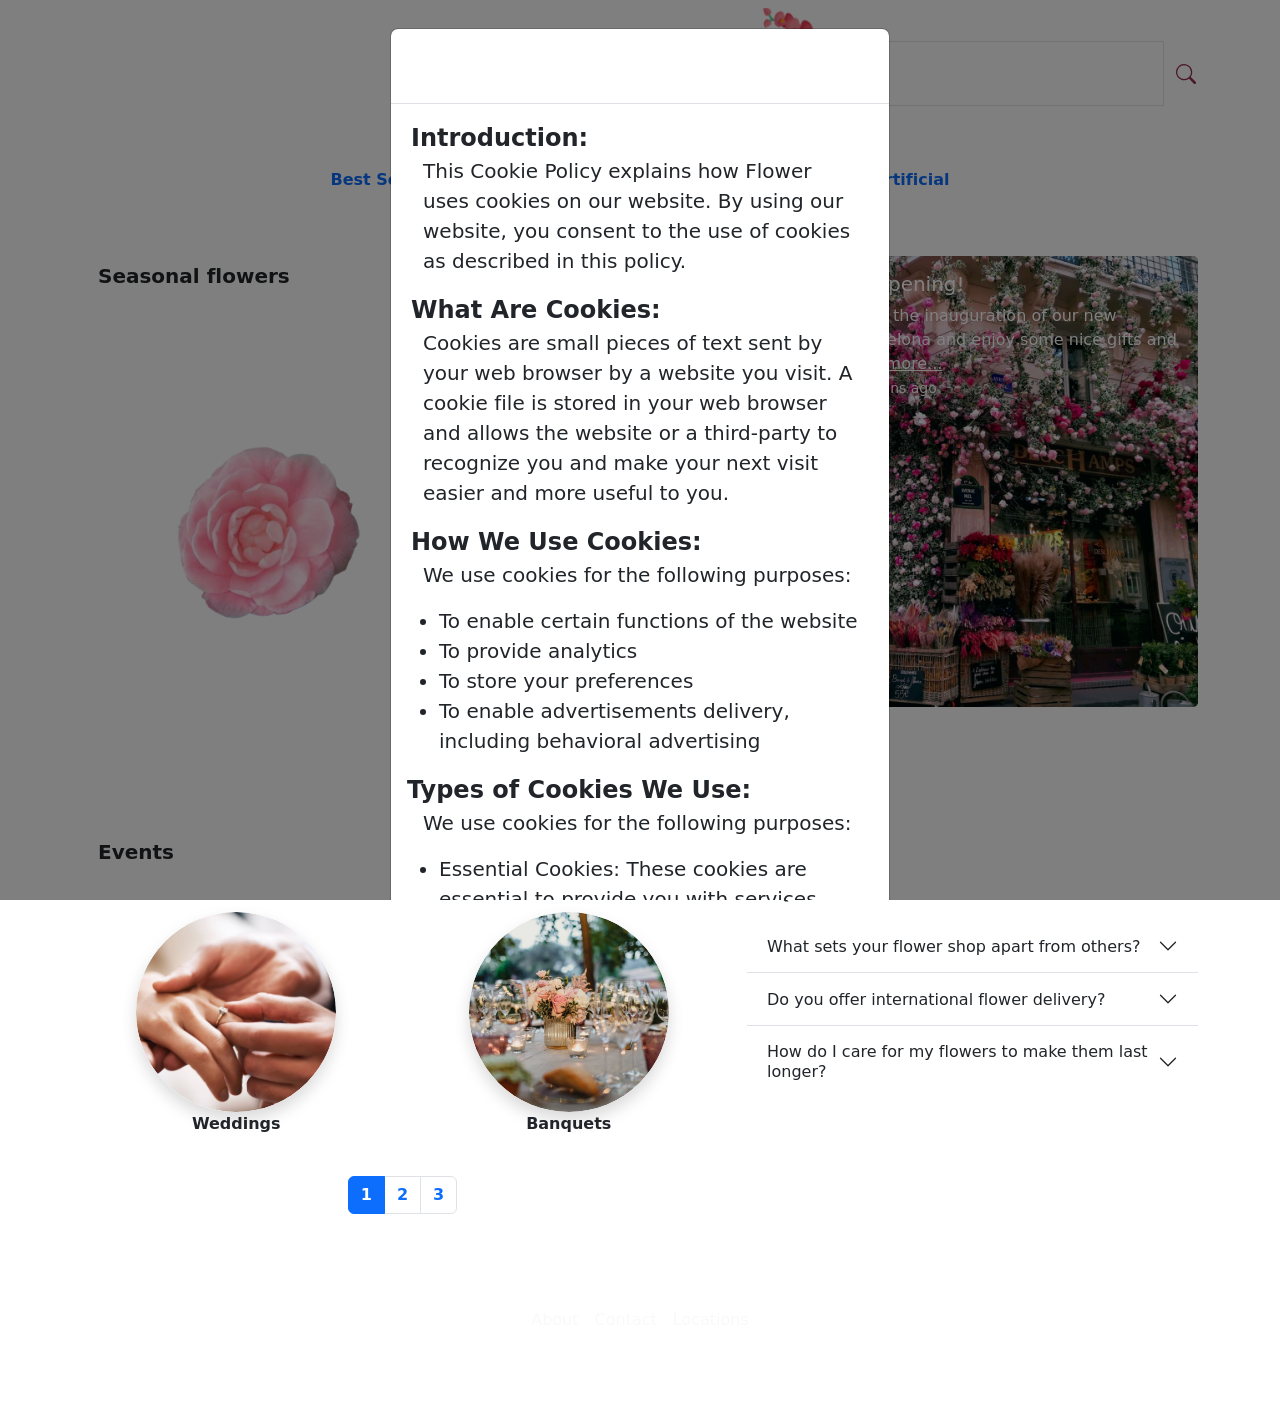
==== commit 58732ce8: "i'm done" ====
--- a/index.html
+++ b/index.html
@@ -1,5 +1,6 @@
 <!DOCTYPE html>
 <html lang="es">
+
 <head>
   <meta charset="UTF-8">
   <meta name="viewport" content="width=device-width, initial-scale=1.0">
@@ -13,13 +14,17 @@
   <link href="https://fonts.googleapis.com/css2?family=Aboreto&display=swap" rel="stylesheet">
   <link rel="preconnect" href="https://fonts.googleapis.com">
   <link rel="preconnect" href="https://fonts.gstatic.com" crossorigin>
-  <link href="https://fonts.googleapis.com/css2?family=Aboreto&family=Alexandria:wght@300&display=swap" rel="stylesheet">
+  <link href="https://fonts.googleapis.com/css2?family=Aboreto&family=Alexandria:wght@300&display=swap"
+    rel="stylesheet">
 </head>
+
 <body>
   <!--BACK TO TOP BUTTON-->
   <button type="button" class="btn btn-lg" id="btn-back-to-top">
-    <svg xmlns="http://www.w3.org/2000/svg" width="60" height="60" fill="#953154" class="bi bi-arrow-up-circle-fill" viewBox="0 0 16 16">
-      <path d="M16 8A8 8 0 1 0 0 8a8 8 0 0 0 16 0m-7.5 3.5a.5.5 0 0 1-1 0V5.707L5.354 7.854a.5.5 0 1 1-.708-.708l3-3a.5.5 0 0 1 .708 0l3 3a.5.5 0 0 1-.708.708L8.5 5.707z"/>
+    <svg xmlns="http://www.w3.org/2000/svg" width="60" height="60" fill="#953154" class="bi bi-arrow-up-circle-fill"
+      viewBox="0 0 16 16">
+      <path
+        d="M16 8A8 8 0 1 0 0 8a8 8 0 0 0 16 0m-7.5 3.5a.5.5 0 0 1-1 0V5.707L5.354 7.854a.5.5 0 1 1-.708-.708l3-3a.5.5 0 0 1 .708 0l3 3a.5.5 0 0 1-.708.708L8.5 5.707z" />
     </svg>
   </button>
   <!--END BACK TO TOP BUTTON-->
@@ -43,7 +48,8 @@
             </div>
             <div class="col-md-6">
               <label for="validationCustomSignInPass" class="form-label d-none"></label>
-              <input type="password" class="form-control" id="validationCustomSignInPass" placeholder="Password" required>
+              <input type="password" class="form-control" id="validationCustomSignInPass" placeholder="Password"
+                required>
               <div class="invalid-feedback">
                 Please input a valid password.
               </div>
@@ -54,14 +60,18 @@
           <hr class="my-4">
           <h2 class="fs-5 fw-bold mb-3">Or use a third-party</h2>
           <button class="w-100 py-2 mb-2 btn rounded-3" type="submit">
-            <svg xmlns="http://www.w3.org/2000/svg" width="20" height="20" fill="currentColor" class="bi bi-google" viewBox="0 0 20 20">
-              <path d="M15.545 6.558a9.42 9.42 0 0 1 .139 1.626c0 2.434-.87 4.492-2.384 5.885h.002C11.978 15.292 10.158 16 8 16A8 8 0 1 1 8 0a7.689 7.689 0 0 1 5.352 2.082l-2.284 2.284A4.347 4.347 0 0 0 8 3.166c-2.087 0-3.86 1.408-4.492 3.304a4.792 4.792 0 0 0 0 3.063h.003c.635 1.893 2.405 3.301 4.492 3.301 1.078 0 2.004-.276 2.722-.764h-.003a3.702 3.702 0 0 0 1.599-2.431H8v-3.08h7.545z"/>
+            <svg xmlns="http://www.w3.org/2000/svg" width="20" height="20" fill="currentColor" class="bi bi-google"
+              viewBox="0 0 20 20">
+              <path
+                d="M15.545 6.558a9.42 9.42 0 0 1 .139 1.626c0 2.434-.87 4.492-2.384 5.885h.002C11.978 15.292 10.158 16 8 16A8 8 0 1 1 8 0a7.689 7.689 0 0 1 5.352 2.082l-2.284 2.284A4.347 4.347 0 0 0 8 3.166c-2.087 0-3.86 1.408-4.492 3.304a4.792 4.792 0 0 0 0 3.063h.003c.635 1.893 2.405 3.301 4.492 3.301 1.078 0 2.004-.276 2.722-.764h-.003a3.702 3.702 0 0 0 1.599-2.431H8v-3.08h7.545z" />
             </svg>
             Sign in with Google
           </button>
           <button class="w-100 py-2 mb-2 btn rounded-3" type="submit">
-            <svg xmlns="http://www.w3.org/2000/svg" width="25" height="25" fill="currentColor" class="bi bi-facebook" viewBox="0 0 20 20">
-              <path d="M16 8.049c0-4.446-3.582-8.05-8-8.05C3.58 0-.002 3.603-.002 8.05c0 4.017 2.926 7.347 6.75 7.951v-5.625h-2.03V8.05H6.75V6.275c0-2.017 1.195-3.131 3.022-3.131.876 0 1.791.157 1.791.157v1.98h-1.009c-.993 0-1.303.621-1.303 1.258v1.51h2.218l-.354 2.326H9.25V16c3.824-.604 6.75-3.934 6.75-7.951"/>
+            <svg xmlns="http://www.w3.org/2000/svg" width="25" height="25" fill="currentColor" class="bi bi-facebook"
+              viewBox="0 0 20 20">
+              <path
+                d="M16 8.049c0-4.446-3.582-8.05-8-8.05C3.58 0-.002 3.603-.002 8.05c0 4.017 2.926 7.347 6.75 7.951v-5.625h-2.03V8.05H6.75V6.275c0-2.017 1.195-3.131 3.022-3.131.876 0 1.791.157 1.791.157v1.98h-1.009c-.993 0-1.303.621-1.303 1.258v1.51h2.218l-.354 2.326H9.25V16c3.824-.604 6.75-3.934 6.75-7.951" />
             </svg>
             Sign in with Facebook
           </button>
@@ -103,7 +113,8 @@
               <label for="validationCustomUsername" class="form-label">Email</label>
               <div class="input-group has-validation">
                 <span class="input-group-text" id="inputGroupPrepend">@</span>
-                <input type="email" class="form-control" id="validationCustomUsername" aria-describedby="inputGroupPrepend" required>
+                <input type="email" class="form-control" id="validationCustomUsername"
+                  aria-describedby="inputGroupPrepend" required>
                 <div class="invalid-feedback">
                   Please provide a valid email.
                 </div>
@@ -113,11 +124,14 @@
               <label for="validationCustomPassword" class="form-label">Password</label>
               <div class="input-group has-validation">
                 <span class="input-group-text" id="inputGroupPrepend2">*</span>
-                <input type="password" class="form-control" id="validationCustomPassword" aria-describedby="inputGroupPrepend" pattern="^(?=.*[a-z])(?=.*[A-Z])(?=.*\d)(?=.*[?!*%#])[\w?!*%#]{8,}$" data-bs-toggle="tooltip" data-bs-placement="top"
-                data-bs-custom-class="custom-tooltip"
-                data-bs-title="Minimum 10 characters, one letter, number and symbol" required>
+                <input type="password" class="form-control" id="validationCustomPassword"
+                  aria-describedby="inputGroupPrepend"
+                  pattern="^(?=.*[a-z])(?=.*[A-Z])(?=.*\d)(?=.*[?!*%#])[\w?!*%#]{8,}$" data-bs-toggle="tooltip"
+                  data-bs-placement="top" data-bs-custom-class="custom-tooltip"
+                  data-bs-title="Minimum 10 characters, one letter, number and symbol" required>
                 <div class="invalid-feedback">
-                  Please provide a password at least 10 characters long, with a minimum of one letter, number and symbol.
+                  Please provide a password at least 10 characters long, with a minimum of one letter, number and
+                  symbol.
                 </div>
               </div>
             </div>
@@ -197,8 +211,10 @@
                   <td>325€</td>
                   <td>
                     <a href="#" class="text-decoration-none nav-link">
-                      <svg xmlns="http://www.w3.org/2000/svg" width="25" height="25" fill="currentColor" class="bi bi-x" viewBox="0 0 16 16">
-                        <path d="M4.646 4.646a.5.5 0 0 1 .708 0L8 7.293l2.646-2.647a.5.5 0 0 1 .708.708L8.707 8l2.647 2.646a.5.5 0 0 1-.708.708L8 8.707l-2.646 2.647a.5.5 0 0 1-.708-.708L7.293 8 4.646 5.354a.5.5 0 0 1 0-.708"/>
+                      <svg xmlns="http://www.w3.org/2000/svg" width="25" height="25" fill="currentColor" class="bi bi-x"
+                        viewBox="0 0 16 16">
+                        <path
+                          d="M4.646 4.646a.5.5 0 0 1 .708 0L8 7.293l2.646-2.647a.5.5 0 0 1 .708.708L8.707 8l2.647 2.646a.5.5 0 0 1-.708.708L8 8.707l-2.646 2.647a.5.5 0 0 1-.708-.708L7.293 8 4.646 5.354a.5.5 0 0 1 0-.708" />
                       </svg>
                     </a>
                   </td>
@@ -210,8 +226,10 @@
                   <td>29.25€</td>
                   <td>
                     <a href="#" class="text-decoration-none nav-link">
-                      <svg xmlns="http://www.w3.org/2000/svg" width="25" height="25" fill="currentColor" class="bi bi-x" viewBox="0 0 16 16">
-                        <path d="M4.646 4.646a.5.5 0 0 1 .708 0L8 7.293l2.646-2.647a.5.5 0 0 1 .708.708L8.707 8l2.647 2.646a.5.5 0 0 1-.708.708L8 8.707l-2.646 2.647a.5.5 0 0 1-.708-.708L7.293 8 4.646 5.354a.5.5 0 0 1 0-.708"/>
+                      <svg xmlns="http://www.w3.org/2000/svg" width="25" height="25" fill="currentColor" class="bi bi-x"
+                        viewBox="0 0 16 16">
+                        <path
+                          d="M4.646 4.646a.5.5 0 0 1 .708 0L8 7.293l2.646-2.647a.5.5 0 0 1 .708.708L8.707 8l2.647 2.646a.5.5 0 0 1-.708.708L8 8.707l-2.646 2.647a.5.5 0 0 1-.708-.708L7.293 8 4.646 5.354a.5.5 0 0 1 0-.708" />
                       </svg>
                     </a>
                   </td>
@@ -267,10 +285,13 @@
             <div class="row flex-nowrap justify-content-center">
               <div class="col-10 col-sm-11">
                 <div class="input-group">
-                  <input type="text" class="form-control" aria-label="Search" aria-describedby="button-search-mobile" placeholder="What are you looking for?">
+                  <input type="text" class="form-control" aria-label="Search" aria-describedby="button-search-mobile"
+                    placeholder="What are you looking for?">
                   <button class="btn" type="button" id="button-search-mobile">
-                    <svg xmlns="http://www.w3.org/2000/svg" width="20" height="20" fill="white" class="bi bi-search" viewBox="0 0 16 16">
-                      <path d="M11.742 10.344a6.5 6.5 0 1 0-1.397 1.398h-.001c.03.04.062.078.098.115l3.85 3.85a1 1 0 0 0 1.415-1.414l-3.85-3.85a1.007 1.007 0 0 0-.115-.1zM12 6.5a5.5 5.5 0 1 1-11 0 5.5 5.5 0 0 1 11 0"/>
+                    <svg xmlns="http://www.w3.org/2000/svg" width="20" height="20" fill="white" class="bi bi-search"
+                      viewBox="0 0 16 16">
+                      <path
+                        d="M11.742 10.344a6.5 6.5 0 1 0-1.397 1.398h-.001c.03.04.062.078.098.115l3.85 3.85a1 1 0 0 0 1.415-1.414l-3.85-3.85a1.007 1.007 0 0 0-.115-.1zM12 6.5a5.5 5.5 0 1 1-11 0 5.5 5.5 0 0 1 11 0" />
                     </svg>
                   </button>
                 </div>
@@ -296,22 +317,220 @@
     </div>
   </div>
   <!--END SEARCH MODAL-->
+  <!--COOKIES MODAL-->
+  <div id="cookie" class="modal  fade" tabindex="-1">
+    <div class="modal-dialog">
+      <div class="modal-content">
+        <div class="modal-header">
+          <h5 class="modal-title text-white fw-bold fs-3">Cookie Policy</h5>
+        </div>
+        <div class="modal-body">
+          <!-- Cookie's information-->
+          <div id="info">
+            <span class="fw-bold fs-4 p-1">Introduction:</span>
+            <p class="fs-5 px-3">
+              This Cookie Policy explains how Flower uses cookies on our website.
+              By using our website, you consent to the use of cookies as described in this policy.
+            </p>
+            <span class="fw-bold fs-4 p-1">What Are Cookies:</span>
+            <p class="fs-5 px-3">
+              Cookies are small pieces of text sent by your web browser by a website you visit.
+              A cookie file is stored in your web browser and allows the website or a third-party
+              to recognize you and make your next visit easier and more useful to you.
+            </p>
+            <span class="fw-bold fs-4 p-1">How We Use Cookies:</span>
+            <p class="fs-5 px-3">
+              We use cookies for the following purposes:
+            <ul class="fs-5 ">
+              <li>To enable certain functions of the website</li>
+              <li>To provide analytics</li>
+              <li>To store your preferences</li>
+              <li>To enable advertisements delivery, including behavioral advertising</li>
+            </ul>
+            </p>
+            <span class="fw-bold fs-4">Types of Cookies We Use:</span>
+            <p class="fs-5 px-3">
+              We use cookies for the following purposes:
+            <ul class="fs-5">
+              <li>
+                <span>Essential Cookies:</span>
+                These cookies are essential to provide you with services available
+                through our website and to enable you to use its features.
+              </li>
+              <li>
+                <span>Analytics Cookies:</span>
+                These cookies allow us to track the use and performance of our
+                website so we can make improvements.
+              </li>
+              <li>
+                <span>Advertising Cookies:</span>
+                These cookies are used to deliver advertisements that are relevant
+                to you and your interests.
+              </li>
+            </ul>
+            </p>
+            <span class="fw-bold fs-4 p-1">Contact Us:</span>
+            <p class="fs-5 px-3">
+              If you have any questions about our Cookie Policy, please
+              <a class="link-offset-2 fw-bold" href="contact.html">contact us</a>.
+            </p>
+          </div>
+          <!--End Cookie's information-->
+          <hr>
+          <!--Cookie's Form-->
+          <form id="cookie-form" class="px-4 py-3" novalidate>
+            <p class="fw-bold fs-4">Essential Cookies</p>
+            <div class="check-group mb-1">
+              <div class="form-check form-switch form-check-reverse ">
+                <input class="form-check-input" type="checkbox" role="switch" id="checked1" checked disabled>
+                <label class="form-check-label fw-bold fs-5" for="checked1">
+                  <span data-bs-toggle="tooltip" data-bs-custom-class="custom-tooltip" data-bs-placement="top"
+                    data-bs-title="Used to detect spam and enhance website security.">apbct_cookies</span>
+                </label>
+              </div>
+              <div class="form-check form-switch form-check-reverse ">
+                <input class="form-check-input" type="checkbox" role="switch" id="checked2" checked disabled>
+                <label class="form-check-label fw-bold fs-5" for="checked2">
+                  <span data-bs-toggle="tooltip" data-bs-custom-class="custom-tooltip" data-bs-placement="left"
+                    data-bs-title="Used to detect spam and enhance website security.">apbct_head</span>
+                </label>
+              </div>
+              <div class="form-check form-switch form-check-reverse ">
+                <input class="form-check-input" type="checkbox" role="switch" id="checked3" checked disabled>
+                <label class="form-check-label fw-bold fs-5" for="checked3">
+                  <span data-bs-toggle="tooltip" data-bs-custom-class="custom-tooltip" data-bs-placement="left"
+                    data-bs-title="Used to detect and defend against attacks from response cookies
+                   - This cookie is necessary for the security and integrity of the website.">_abck</span>
+                </label>
+              </div>
+              <div class="form-check form-switch form-check-reverse ">
+                <input class="form-check-input" type="checkbox" role="switch" id="checked4" checked disabled>
+                <label class="form-check-label fw-bold fs-5" for="checked4">
+                  <span data-bs-toggle="tooltip" data-bs-custom-class="custom-tooltip" data-bs-placement="left"
+                    data-bs-title="Stores the user's cookie consent state for the current domain.">C_Consent</span>
+                </label>
+              </div>
+              <div class="form-check form-switch form-check-reverse ">
+                <input class="form-check-input" type="checkbox" role="switch" id="checked5" checked disabled>
+                <label class="form-check-label fw-bold fs-5" for="checked5">
+                  <span data-bs-toggle="tooltip" data-bs-custom-class="custom-tooltip" data-bs-placement="left"
+                    data-bs-title="Determines if the visitor has accepted the cookie consent box.
+                   This ensures that the cookie consent box will not appear again on their return to the website.">cookies.js</span>
+                </label>
+              </div>
+            </div>
+            <p class="fw-bold fs-4">Advertising Cookies</p>
+            <div class="check-group">
+              <div class="form-check form-switch form-check-reverse ">
+                <input class="form-check-input" type="checkbox" role="switch" id="checked6">
+                <label class="form-check-label fw-bold fs-5" for="checked6">
+                  <span data-bs-toggle="tooltip" data-bs-custom-class="custom-tooltip" data-bs-placement="left"
+                    data-bs-title=" Detects how the user found the website by recording their last URL.">lastExternal</span>
+                </label>
+              </div>
+              <div class="form-check form-switch form-check-reverse ">
+                <input class="form-check-input" type="checkbox" role="switch" id="checked7" d>
+                <label class="form-check-label fw-bold fs-5" for="checked7">
+                  <span data-bs-toggle="tooltip" data-bs-custom-class="custom-tooltip" data-bs-placement="left"
+                    data-bs-title="Used by Facebook to provide a range of advertising products,
+                 such as real-time bidding from third-party advertisers.">_fbp</span>
+                </label>
+              </div>
+              <div class="form-check form-switch form-check-reverse">
+                <input class="form-check-input" type="checkbox" role="switch" id="checked8">
+                <label class="form-check-label fw-bold fs-5" for="checked8">
+                  <span data-bs-toggle="tooltip" data-bs-custom-class="custom-tooltip" data-bs-placement="left"
+                    data-bs-title="Used to track user interaction with embedded content.">requests</span>
+                </label>
+              </div>
+              <div class="form-check form-switch form-check-reverse ">
+                <input class="form-check-input" type="checkbox" role="switch" id="checked9">
+                <label class="form-check-label fw-bold fs-5" for="checked9">
+                  <span data-bs-toggle="tooltip" data-bs-custom-class="custom-tooltip" data-bs-placement="left"
+                    data-bs-title="This cookie records visitor data used to optimize advertising relevance.">C_Consent</span>
+                </label>
+              </div>
+              <div class="form-check form-switch form-check-reverse ">
+                <input class="form-check-input" type="checkbox" role="switch" id="checked10">
+                <label class="form-check-label fw-bold fs-5" for="checked10">
+                  <span data-bs-toggle="tooltip" data-bs-custom-class="custom-tooltip" data-bs-placement="left"
+                    data-bs-title="Records a unique identifier used to generate statistical data about
+                   how the visitor uses the website.">_gid</span>
+                </label>
+              </div>
+            </div>
+            <p class="fw-bold fs-4">Analytics Cookies</p>
+            <div class="check-group">
+              <div class="form-check form-switch form-check-reverse ">
+                <input class="form-check-input" type="checkbox" role="switch" id="checked11">
+                <label class="form-check-label fw-bold fs-5" for="checked11">
+                  <span data-bs-toggle="tooltip" data-bs-custom-class="custom-tooltip" data-bs-placement="left"
+                    data-bs-title="Collects data on the number of times a user has visited the website, 
+                  along with the dates of the first and most recent visit. Used by Google Analytics.">_ga_#</span>
+                </label>
+              </div>
+              <div class="form-check form-switch form-check-reverse ">
+                <input class="form-check-input" type="checkbox" role="switch" id="checked12">
+                <label class="form-check-label fw-bold fs-5" for="checked12">
+                  <span data-bs-toggle="tooltip" data-bs-custom-class="custom-tooltip" data-bs-placement="left"
+                    data-bs-title="Records whether total web scroll detection is active - this function
+                   remembers how far the user has scrolled in the current session across the web's subpages.">ct_scrolled</span>
+                </label>
+              </div>
+              <div class="form-check form-switch form-check-reverse ">
+                <input class="form-check-input" type="checkbox" role="switch" id="checked13">
+                <label class="form-check-label fw-bold fs-5" for="checked13">
+                  <span data-bs-toggle="tooltip" data-bs-custom-class="custom-tooltip" data-bs-placement="left"
+                    data-bs-title="Used to record how the user entered the website - this function is provided by Mailchimp.">mailchimp_</span>
+                </label>
+              </div>
+              <div class="form-check form-switch form-check-reverse">
+                <input class="form-check-input" type="checkbox" role="switch" id="checked14">
+                <label class="form-check-label fw-bold fs-5" for="checked14">
+                  <span data-bs-toggle="tooltip" data-bs-custom-class="custom-tooltip" data-bs-placement="left"
+                    data-bs-title="Records statistical data on visitor behavior on the website. This is used for internal
+                   analysis by the website operator.">td </span>
+                </label>
+              </div>
+            </div>
+            <div class=" my-3 row">
+              <button type="button" id="reject" class="btn col-12 col-md-4 text-white fw-bold fs-5 my-2 p-2">Reject
+                All</button>
+              <button type="submit" id="save" class="btn col-12 col-md-4 text-white fw-bold fs-5 my-2 p-2">Save
+                changes</button>
+              <button type="submit" id="accept" class="btn col-12 col-md-4 text-white fw-bold fs-5 my-2 p-2">Accept
+                All</button>
+            </div>
+          </form>
+          <!--All cokies examples come from the cookies of https://floristeriafeliu.com/flower-delivery-valencia/ -->
+          <!--End Cookie's Form-->
+        </div>
+      </div>
+    </div>
+  </div>
+  <!--END COOKIES MODAL -->
   <!--HEADER-->
   <header class="py-2">
     <!--Header mobile-->
     <nav class="navbar navbar-expand-lg navbar-dark d-md-none nav-burger py-3" aria-label="Offcanvas navbar large">
       <div class="container-fluid">
         <!--Offcanvas burger nav-->
-        <button class="navbar-toggler" type="button" data-bs-toggle="offcanvas" data-bs-target="#offcanvasNavbar" aria-controls="offcanvasNavbar" aria-label="Toggle navigation">
-          <svg xmlns="http://www.w3.org/2000/svg" width="30" height="30" fill="white" class="bi bi-list" viewBox="0 0 16 16">
-            <path fill-rule="evenodd" d="M2.5 12a.5.5 0 0 1 .5-.5h10a.5.5 0 0 1 0 1H3a.5.5 0 0 1-.5-.5m0-4a.5.5 0 0 1 .5-.5h10a.5.5 0 0 1 0 1H3a.5.5 0 0 1-.5-.5m0-4a.5.5 0 0 1 .5-.5h10a.5.5 0 0 1 0 1H3a.5.5 0 0 1-.5-.5"/>
+        <button class="navbar-toggler" type="button" data-bs-toggle="offcanvas" data-bs-target="#offcanvasNavbar"
+          aria-controls="offcanvasNavbar" aria-label="Toggle navigation">
+          <svg xmlns="http://www.w3.org/2000/svg" width="30" height="30" fill="white" class="bi bi-list"
+            viewBox="0 0 16 16">
+            <path fill-rule="evenodd"
+              d="M2.5 12a.5.5 0 0 1 .5-.5h10a.5.5 0 0 1 0 1H3a.5.5 0 0 1-.5-.5m0-4a.5.5 0 0 1 .5-.5h10a.5.5 0 0 1 0 1H3a.5.5 0 0 1-.5-.5m0-4a.5.5 0 0 1 .5-.5h10a.5.5 0 0 1 0 1H3a.5.5 0 0 1-.5-.5" />
           </svg>
         </button>
-        <div class="offcanvas offcanvas-start w-75" tabindex="-1" id="offcanvasNavbar" aria-labelledby="offcanvasNavbarLabel">
+        <div class="offcanvas offcanvas-start w-75" tabindex="-1" id="offcanvasNavbar"
+          aria-labelledby="offcanvasNavbarLabel">
           <!--Offcanvas header-->
           <div class="offcanvas-header flex-column">
-            <button type="button" class="btn-close btn-close-white align-self-end py-2" data-bs-dismiss="offcanvas" aria-label="Close"></button>
-            <a class="blog-header-logo text-body-emphasis text-decoration-none" href="index.html"><img src="imgs/logo.png" alt="Logo" id="logo-nav" class="img-fluid offcanvas-title"></a>
+            <button type="button" class="btn-close btn-close-white align-self-end py-2" data-bs-dismiss="offcanvas"
+              aria-label="Close"></button>
+            <a class="blog-header-logo text-body-emphasis text-decoration-none" href="index.html"><img
+                src="imgs/logo.png" alt="Logo" id="logo-nav" class="img-fluid offcanvas-title"></a>
           </div>
           <!--End offcanvas header-->
           <!--Offcanvas body-->
@@ -343,8 +562,9 @@
           <hr class="border border-3 border-white opacity-100 m-0">
           <div class="offcanvas-footer d-flex justify-content-around py-4 text-white fw-semibold fs-5 text-center">
             <button class="nav-link link-light" data-bs-target="#signInModal" data-bs-toggle="modal">Sign In</button>
-            <svg xmlns="http://www.w3.org/2000/svg" width="40" height="40" fill="white" class="bi bi-person-fill" viewBox="0 0 16 16">
-              <path d="M3 14s-1 0-1-1 1-4 6-4 6 3 6 4-1 1-1 1zm5-6a3 3 0 1 0 0-6 3 3 0 0 0 0 6"/>
+            <svg xmlns="http://www.w3.org/2000/svg" width="40" height="40" fill="white" class="bi bi-person-fill"
+              viewBox="0 0 16 16">
+              <path d="M3 14s-1 0-1-1 1-4 6-4 6 3 6 4-1 1-1 1zm5-6a3 3 0 1 0 0-6 3 3 0 0 0 0 6" />
             </svg>
             <button class="nav-link link-light" data-bs-target="#signUpModal" data-bs-toggle="modal">Sign Up</button>
           </div>
@@ -354,13 +574,17 @@
         <!--End offcanvas burger nav-->
         <div class="mx-1">
           <a href="#" class="p-1 text-decoration-none" data-bs-toggle="modal" data-bs-target="#searchModal">
-            <svg xmlns="http://www.w3.org/2000/svg" width="20" height="20" fill="white" class="bi bi-search" viewBox="0 0 16 16">
-              <path d="M11.742 10.344a6.5 6.5 0 1 0-1.397 1.398h-.001c.03.04.062.078.098.115l3.85 3.85a1 1 0 0 0 1.415-1.414l-3.85-3.85a1.007 1.007 0 0 0-.115-.1zM12 6.5a5.5 5.5 0 1 1-11 0 5.5 5.5 0 0 1 11 0"/>
+            <svg xmlns="http://www.w3.org/2000/svg" width="20" height="20" fill="white" class="bi bi-search"
+              viewBox="0 0 16 16">
+              <path
+                d="M11.742 10.344a6.5 6.5 0 1 0-1.397 1.398h-.001c.03.04.062.078.098.115l3.85 3.85a1 1 0 0 0 1.415-1.414l-3.85-3.85a1.007 1.007 0 0 0-.115-.1zM12 6.5a5.5 5.5 0 1 1-11 0 5.5 5.5 0 0 1 11 0" />
             </svg>
           </a>
           <a href="#" class="px-2 text-decoration-none" data-bs-toggle="modal" data-bs-target="#cartModal">
-            <svg xmlns="http://www.w3.org/2000/svg" width="20" height="20" fill="white" class="bi bi-bag-fill" viewBox="0 0 16 16">
-              <path d="M8 1a2.5 2.5 0 0 1 2.5 2.5V4h-5v-.5A2.5 2.5 0 0 1 8 1m3.5 3v-.5a3.5 3.5 0 1 0-7 0V4H1v10a2 2 0 0 0 2 2h10a2 2 0 0 0 2-2V4z"/>
+            <svg xmlns="http://www.w3.org/2000/svg" width="20" height="20" fill="white" class="bi bi-bag-fill"
+              viewBox="0 0 16 16">
+              <path
+                d="M8 1a2.5 2.5 0 0 1 2.5 2.5V4h-5v-.5A2.5 2.5 0 0 1 8 1m3.5 3v-.5a3.5 3.5 0 1 0-7 0V4H1v10a2 2 0 0 0 2 2h10a2 2 0 0 0 2-2V4z" />
             </svg>
           </a>
         </div>
@@ -370,27 +594,33 @@
     <!--Header desktop-->
     <div class="d-none d-md-flex row m-0 flex-nowrap justify-content-between align-items-center">
       <div class="col-4 offset-sm-4 text-center">
-        <a class="text-body-emphasis text-decoration-none" href="index.html"><img src="imgs/logo.png" alt="Logo" id="logo-header" class="img-fluid"></a>
+        <a class="text-body-emphasis text-decoration-none" href="index.html"><img src="imgs/logo.png" alt="Logo"
+            id="logo-header" class="img-fluid"></a>
       </div>
       <!--Nav header desktop-->
       <nav class="col-4 nav-header d-flex justify-content-end">
         <div class="input-group">
           <input type="text" class="form-control" aria-label="Search" aria-describedby="button-search-desktop">
           <button class="btn" type="button" id="button-search-desktop">
-            <svg xmlns="http://www.w3.org/2000/svg" width="20" height="20" fill="#953154" class="bi bi-search" viewBox="0 0 16 16">
-              <path d="M11.742 10.344a6.5 6.5 0 1 0-1.397 1.398h-.001c.03.04.062.078.098.115l3.85 3.85a1 1 0 0 0 1.415-1.414l-3.85-3.85a1.007 1.007 0 0 0-.115-.1zM12 6.5a5.5 5.5 0 1 1-11 0 5.5 5.5 0 0 1 11 0"/>
+            <svg xmlns="http://www.w3.org/2000/svg" width="20" height="20" fill="#953154" class="bi bi-search"
+              viewBox="0 0 16 16">
+              <path
+                d="M11.742 10.344a6.5 6.5 0 1 0-1.397 1.398h-.001c.03.04.062.078.098.115l3.85 3.85a1 1 0 0 0 1.415-1.414l-3.85-3.85a1.007 1.007 0 0 0-.115-.1zM12 6.5a5.5 5.5 0 1 1-11 0 5.5 5.5 0 0 1 11 0" />
             </svg>
           </button>
         </div>
         <div class="m-2">
           <a href="#" class="text-decoration-none" data-bs-toggle="modal" data-bs-target="#cartModal">
-            <svg xmlns="http://www.w3.org/2000/svg" width="20" height="20" fill="white" class="bi bi-bag-fill" viewBox="0 0 16 16">
-              <path d="M8 1a2.5 2.5 0 0 1 2.5 2.5V4h-5v-.5A2.5 2.5 0 0 1 8 1m3.5 3v-.5a3.5 3.5 0 1 0-7 0V4H1v10a2 2 0 0 0 2 2h10a2 2 0 0 0 2-2V4z"/>
+            <svg xmlns="http://www.w3.org/2000/svg" width="20" height="20" fill="white" class="bi bi-bag-fill"
+              viewBox="0 0 16 16">
+              <path
+                d="M8 1a2.5 2.5 0 0 1 2.5 2.5V4h-5v-.5A2.5 2.5 0 0 1 8 1m3.5 3v-.5a3.5 3.5 0 1 0-7 0V4H1v10a2 2 0 0 0 2 2h10a2 2 0 0 0 2-2V4z" />
             </svg>
           </a>
           <a href="#" class="text-decoration-none" data-bs-toggle="modal" data-bs-target="#signInModal">
-            <svg xmlns="http://www.w3.org/2000/svg" width="25" height="25" fill="white" class="bi bi-person-fill" viewBox="0 0 16 16">
-              <path d="M3 14s-1 0-1-1 1-4 6-4 6 3 6 4-1 1-1 1zm5-6a3 3 0 1 0 0-6 3 3 0 0 0 0 6"/>
+            <svg xmlns="http://www.w3.org/2000/svg" width="25" height="25" fill="white" class="bi bi-person-fill"
+              viewBox="0 0 16 16">
+              <path d="M3 14s-1 0-1-1 1-4 6-4 6 3 6 4-1 1-1 1zm5-6a3 3 0 1 0 0-6 3 3 0 0 0 0 6" />
             </svg>
           </a>
         </div>
@@ -411,7 +641,8 @@
         <a class="nav-link" href="#">Events</a>
       </li>
       <li class="nav-item">
-        <a class="btn nav-link dropdown-toggle" href="#" role="button" data-bs-toggle="dropdown" aria-expanded="false">Seasons</a>
+        <a class="btn nav-link dropdown-toggle" href="#" role="button" data-bs-toggle="dropdown"
+          aria-expanded="false">Seasons</a>
         <ul class="dropdown-menu">
           <li class="border-bottom border-white"><a class="dropdown-item w-auto my-1" href="#">Winter</a></li>
           <li class="border-bottom border-white"><a class="dropdown-item w-auto my-1" href="#">Spring</a></li>
@@ -432,14 +663,15 @@
   </nav>
   <!--END DESKTOP NAV-->
   <!--MAIN-->
-  <main >
+  <main>
     <section class="container">
       <div class="row">
         <!--Carousel-->
         <article class="order-lg-first col-lg-7">
           <div id="flowerCarousel" class="carousel slide">
             <div class="carousel-indicators">
-              <button type="button" data-bs-target="#flowerCarousel" data-bs-slide-to="0" class="active" aria-current="true" aria-label="Slide 1"></button>
+              <button type="button" data-bs-target="#flowerCarousel" data-bs-slide-to="0" class="active"
+                aria-current="true" aria-label="Slide 1"></button>
               <button type="button" data-bs-target="#flowerCarousel" data-bs-slide-to="1" aria-label="Slide 2"></button>
               <button type="button" data-bs-target="#flowerCarousel" data-bs-slide-to="2" aria-label="Slide 3"></button>
             </div>
@@ -456,7 +688,9 @@
                     <div class="col-xl-6">
                       <div class="carousel-caption position-relative mt-5">
                         <h2 class="fw-bold">Camellia</h2>
-                        <p class="d-none d-sm-block fs-5">Queens of the winter flowers, Camellias are attractive evergreen shrubs highly prized for the beauty of their exquisite blooms. <a href="#">Read more...</a></p>
+                        <p class="d-none d-sm-block fs-5">Queens of the winter flowers, Camellias are attractive
+                          evergreen shrubs highly prized for the beauty of their exquisite blooms. <a href="#">Read
+                            more...</a></p>
                       </div>
                     </div>
                   </div>
@@ -473,7 +707,9 @@
                     <div class="col-xl-6">
                       <div class="carousel-caption position-relative mt-5">
                         <h2 class="fw-bold">Gardenia</h2>
-                        <p class="d-none d-sm-block fs-5">Beloved for their intoxicating fragrance and attractive, Gardenias are irresistible heat-loving evergreen shrubs or trees. <a href="#">Read more...</a></p>
+                        <p class="d-none d-sm-block fs-5">Beloved for their intoxicating fragrance and attractive,
+                          Gardenias are irresistible heat-loving evergreen shrubs or trees. <a href="#">Read more...</a>
+                        </p>
                       </div>
                     </div>
                   </div>
@@ -490,18 +726,22 @@
                     <div class="col-xl-6">
                       <div class="carousel-caption position-relative mt-5">
                         <h2 class="fw-bold">Hellebore</h2>
-                        <p class="d-none d-sm-block fs-5">Hellebores are classic plants for winter interest, with elegant, nodding blooms in shades of green, white, pink or ruby. <a href="#">Read more...</a></p>
+                        <p class="d-none d-sm-block fs-5">Hellebores are classic plants for winter interest, with
+                          elegant, nodding blooms in shades of green, white, pink or ruby. <a href="#">Read more...</a>
+                        </p>
                       </div>
                     </div>
                   </div>
                 </div>
               </div>
             </div>
-            <button class="carousel-control-prev justify-content-center" type="button" data-bs-target="#flowerCarousel" data-bs-slide="prev">
+            <button class="carousel-control-prev justify-content-center" type="button" data-bs-target="#flowerCarousel"
+              data-bs-slide="prev">
               <span class="carousel-control-prev-icon" aria-hidden="true"></span>
               <span class="visually-hidden">Previous</span>
             </button>
-            <button class="carousel-control-next justify-content-center" type="button" data-bs-target="#flowerCarousel" data-bs-slide="next">
+            <button class="carousel-control-next justify-content-center" type="button" data-bs-target="#flowerCarousel"
+              data-bs-slide="next">
               <span class="carousel-control-next-icon" aria-hidden="true"></span>
               <span class="visually-hidden">Next</span>
             </button>
@@ -515,7 +755,8 @@
             <img src="imgs/store.jpg" class="card-img img-fluid" alt="Store">
             <div class="card-img-overlay">
               <h5 class="card-title">New Store Opening!</h5>
-              <span class="card-text">Come join us to the inauguration of our new location in Barcelona and enjoy some nice gifts and coupons. <a href="#" class="text-white">Read more...</a></span>
+              <span class="card-text">Come join us to the inauguration of our new location in Barcelona and enjoy some
+                nice gifts and coupons. <a href="#" class="text-white">Read more...</a></span>
               <p class="card-text"><small>Last updated 3 mins ago</small></p>
             </div>
           </div>
@@ -526,33 +767,41 @@
             <div class="accordion accordion-flush" id="accordionFAQLg">
               <div class="accordion-item">
                 <h2 class="accordion-header">
-                  <button class="accordion-button collapsed" type="button" data-bs-toggle="collapse" data-bs-target="#flush-collapseOneLg" aria-expanded="false" aria-controls="flush-collapseOneLg">
+                  <button class="accordion-button collapsed" type="button" data-bs-toggle="collapse"
+                    data-bs-target="#flush-collapseOneLg" aria-expanded="false" aria-controls="flush-collapseOneLg">
                     What sets your flower shop apart from others?
                   </button>
                 </h2>
                 <div id="flush-collapseOneLg" class="accordion-collapse collapse" data-bs-parent="#accordionFAQLg">
-                  <div class="accordion-body">We take pride in our fresh and high-quality flowers, personalized service, and attention to detail. Our experienced florists are dedicated to creating stunning arrangements for every customer.</div>
+                  <div class="accordion-body">We take pride in our fresh and high-quality flowers, personalized service,
+                    and attention to detail. Our experienced florists are dedicated to creating stunning arrangements
+                    for every customer.</div>
                 </div>
               </div>
               <div class="accordion-item">
                 <h2 class="accordion-header">
-                  <button class="accordion-button collapsed" type="button" data-bs-toggle="collapse" data-bs-target="#flush-collapseTwoLg" aria-expanded="false" aria-controls="flush-collapseTwoLg">
+                  <button class="accordion-button collapsed" type="button" data-bs-toggle="collapse"
+                    data-bs-target="#flush-collapseTwoLg" aria-expanded="false" aria-controls="flush-collapseTwoLg">
                     Do you offer international flower delivery?
                   </button>
                 </h2>
                 <div id="flush-collapseTwoLg" class="accordion-collapse collapse" data-bs-parent="#accordionFAQLg">
-                  <div class="accordion-body">At the moment, we only provide local and national flower delivery services. Check our delivery information for areas covered.</div>
+                  <div class="accordion-body">At the moment, we only provide local and national flower delivery
+                    services. Check our delivery information for areas covered.</div>
                 </div>
               </div>
               <div class="accordion-item">
                 <h2 class="accordion-header">
-                  <button class="accordion-button collapsed" type="button" data-bs-toggle="collapse" data-bs-target="#flush-collapseThreeLg" aria-expanded="false" aria-controls="flush-collapseThreeLg">
+                  <button class="accordion-button collapsed" type="button" data-bs-toggle="collapse"
+                    data-bs-target="#flush-collapseThreeLg" aria-expanded="false" aria-controls="flush-collapseThreeLg">
                     How do I care for my flowers to make them last longer?
                   </button>
                 </h2>
                 <div id="flush-collapseThreeLg" class="accordion-collapse collapse" data-bs-parent="#accordionFAQLg">
-                  <div class="accordion-body">Absolutely thrilled that you asked! We've curated a subpage dedicated to transforming your flower care routine into a blooming success story.
-                  <a href="#" class="btn m-3 tips">Check our plant tips and tricks!</a></div>
+                  <div class="accordion-body">Absolutely thrilled that you asked! We've curated a subpage dedicated to
+                    transforming your flower care routine into a blooming success story.
+                    <a href="#" class="btn m-3 tips">Check our plant tips and tricks!</a>
+                  </div>
                 </div>
               </div>
             </div>
@@ -566,17 +815,20 @@
             <h5 class="fw-bold p-3">Events</h5>
             <div class="row text-center overflow-hidden" id="events1">
               <div class="col-md-6 p-4">
-                <a href="wedding.html"><img src="imgs/Events/weddings.png" alt="Weddings" class="img-fluid rounded-circle shadow"></a>
+                <a href="wedding.html"><img src="imgs/Events/weddings.png" alt="Weddings"
+                    class="img-fluid rounded-circle shadow"></a>
                 <p>Weddings</p>
               </div>
               <div class="col-md-6 p-4">
-                <a href="#"><img src="imgs/Events/banquets.png" alt="Banquets" class="img-fluid rounded-circle shadow"></a>
+                <a href="#"><img src="imgs/Events/banquets.png" alt="Banquets"
+                    class="img-fluid rounded-circle shadow"></a>
                 <p>Banquets</p>
               </div>
             </div>
             <div class="row text-center d-none overflow-hidden" id="events2">
               <div class="col-md-6 p-4">
-                <a href="#"><img src="imgs/Events/funerals.png" alt="Funerals" class="img-fluid rounded-circle shadow"></a>
+                <a href="#"><img src="imgs/Events/funerals.png" alt="Funerals"
+                    class="img-fluid rounded-circle shadow"></a>
                 <p>Funerals</p>
               </div>
               <div class="col-md-6 p-4">
@@ -586,11 +838,13 @@
             </div>
             <div class="row text-center d-none overflow-hidden" id="events3">
               <div class="col-md-6 p-4">
-                <a href="#"><img src="imgs/Events/holidays.png" alt="Holidays" class="img-fluid rounded-circle shadow"></a>
+                <a href="#"><img src="imgs/Events/holidays.png" alt="Holidays"
+                    class="img-fluid rounded-circle shadow"></a>
                 <p>Holidays</p>
               </div>
               <div class="col-md-6 p-4">
-                <a href="#"><img src="imgs/Events/parties.png" alt="Parties" class="img-fluid rounded-circle shadow"></a>
+                <a href="#"><img src="imgs/Events/parties.png" alt="Parties"
+                    class="img-fluid rounded-circle shadow"></a>
                 <p>Parties</p>
               </div>
             </div>
@@ -617,33 +871,41 @@
             <div class="accordion accordion-flush" id="accordionFAQ">
               <div class="accordion-item">
                 <h2 class="accordion-header">
-                  <button class="accordion-button collapsed" type="button" data-bs-toggle="collapse" data-bs-target="#flush-collapseOne" aria-expanded="false" aria-controls="flush-collapseOne">
+                  <button class="accordion-button collapsed" type="button" data-bs-toggle="collapse"
+                    data-bs-target="#flush-collapseOne" aria-expanded="false" aria-controls="flush-collapseOne">
                     What sets your flower shop apart from others?
                   </button>
                 </h2>
                 <div id="flush-collapseOne" class="accordion-collapse collapse" data-bs-parent="#accordionFAQ">
-                  <div class="accordion-body">We take pride in our fresh and high-quality flowers, personalized service, and attention to detail. Our experienced florists are dedicated to creating stunning arrangements for every customer.</div>
+                  <div class="accordion-body">We take pride in our fresh and high-quality flowers, personalized service,
+                    and attention to detail. Our experienced florists are dedicated to creating stunning arrangements
+                    for every customer.</div>
                 </div>
               </div>
               <div class="accordion-item">
                 <h2 class="accordion-header">
-                  <button class="accordion-button collapsed" type="button" data-bs-toggle="collapse" data-bs-target="#flush-collapseTwo" aria-expanded="false" aria-controls="flush-collapseTwo">
+                  <button class="accordion-button collapsed" type="button" data-bs-toggle="collapse"
+                    data-bs-target="#flush-collapseTwo" aria-expanded="false" aria-controls="flush-collapseTwo">
                     Do you offer international flower delivery?
                   </button>
                 </h2>
                 <div id="flush-collapseTwo" class="accordion-collapse collapse" data-bs-parent="#accordionFAQ">
-                  <div class="accordion-body">At the moment, we only provide local and national flower delivery services. Check our delivery information for areas covered.</div>
+                  <div class="accordion-body">At the moment, we only provide local and national flower delivery
+                    services. Check our delivery information for areas covered.</div>
                 </div>
               </div>
               <div class="accordion-item">
                 <h2 class="accordion-header">
-                  <button class="accordion-button collapsed" type="button" data-bs-toggle="collapse" data-bs-target="#flush-collapseThree" aria-expanded="false" aria-controls="flush-collapseThree">
+                  <button class="accordion-button collapsed" type="button" data-bs-toggle="collapse"
+                    data-bs-target="#flush-collapseThree" aria-expanded="false" aria-controls="flush-collapseThree">
                     How do I care for my flowers to make them last longer?
                   </button>
                 </h2>
                 <div id="flush-collapseThree" class="accordion-collapse collapse" data-bs-parent="#accordionFAQ">
-                  <div class="accordion-body">Absolutely thrilled that you asked! We've curated a subpage dedicated to transforming your flower care routine into a blooming success story.<br>
-                  <a href="#" class="tips">Check our plant tips and tricks!</a></div>
+                  <div class="accordion-body">Absolutely thrilled that you asked! We've curated a subpage dedicated to
+                    transforming your flower care routine into a blooming success story.<br>
+                    <a href="#" class="tips">Check our plant tips and tricks!</a>
+                  </div>
                 </div>
               </div>
             </div>
@@ -667,9 +929,10 @@
   </footer>
   <!--END FOOTER-->
 </body>
-  <!--BOOTSTRAP JS-->
+<!--BOOTSTRAP JS-->
+  <script src="https://code.jquery.com/jquery-3.6.0.min.js"></script>
   <script src="libs/js/bootstrap.bundle.min.js"></script>
-  <!--CUSTOM JS-->
+<!--CUSTOM JS-->
   <script src="js/flower.js"></script>
   <script src="js/index.js"></script>
 </html>
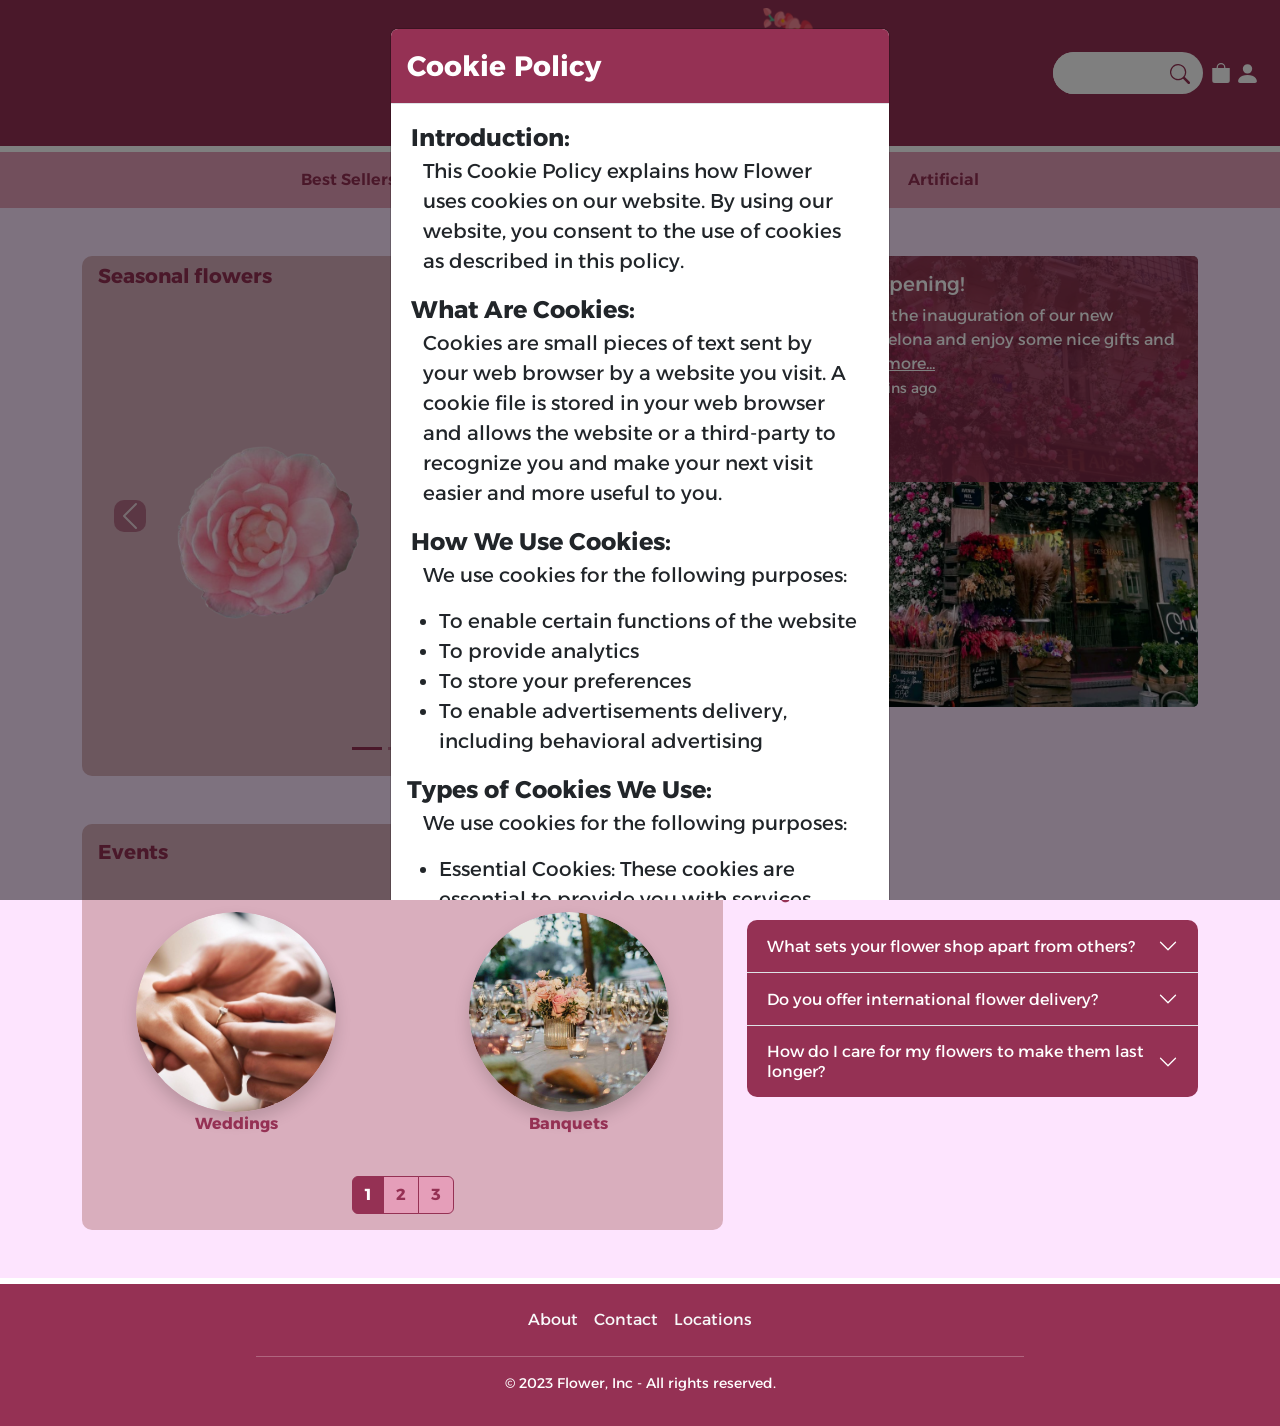
==== commit db2717d5: "Finished project" ====
--- a/index.html
+++ b/index.html
@@ -465,7 +465,7 @@
                 <input class="form-check-input" type="checkbox" role="switch" id="checked11">
                 <label class="form-check-label fw-bold fs-5" for="checked11">
                   <span data-bs-toggle="tooltip" data-bs-custom-class="custom-tooltip" data-bs-placement="left"
-                    data-bs-title="Collects data on the number of times a user has visited the website, 
+                    data-bs-title="Collects data on the number of times a user has visited the website,
                   along with the dates of the first and most recent visit. Used by Google Analytics.">_ga_#</span>
                 </label>
               </div>
--- a/css/style.css
+++ b/css/style.css
@@ -0,0 +1,529 @@
+/*Colors*/
+/*Fonts*/
+body main section .faqs .accordion-body, body main section .events nav ul a, body .modal .modal-body table tbody th, body .modal .modal-body table tbody #totalPrice, body .modal .modal-body button:active, body .modal .modal-footer button:active, body .modal button:not(.btn-close):hover, body .modal button[type=reset] {
+  background-color: #e59eb9;
+  color: #953154;
+}
+
+body main section .faqs a:not(.collapsed), body main section .faqs button:not(.collapsed), body main section .faqs a, body main section .faqs button, body main section .events nav ul .active a, body .nav-desktop .nav-pills li ul li:hover, body .nav-desktop .nav-pills li ul li a:hover, body .modal .modal-body table thead th, body .modal .modal-body table #total, body .modal .modal-header, body .modal button[type=reset]:hover, body .modal button {
+  background-color: #953154;
+  color: white;
+}
+
+body {
+  /*PARTE ALEXANDRA*/
+  background-color: #fde4fe;
+  font-family: "Alexandria", serif;
+  /*Back to top button*/
+  /*Sign in/out modals*/
+  /*Header*/
+  /*Desktop navbar*/
+  /*Index Main*/
+  /*Wedding & Contact SCSS*/
+  /*Contact SCSS*/
+  /*Contact Main*/
+  /*Cookie Modal*/
+  /*Contact & Wedding Forms*/
+  /*Contact Aside*/
+  /*Contact Modal*/
+  /*Contact Toast*/
+  /*Contact toast & modal close buttons*/
+  /*PARTE ALEXANDRA*/
+  /*Footer*/
+}
+body #btn-back-to-top {
+  z-index: 1;
+  position: fixed;
+  bottom: 20px;
+  right: 20px;
+  display: none;
+}
+body #btn-back-to-top svg {
+  background-color: #fde4fe;
+  border: 5px solid #fde4fe;
+  border-radius: 100px;
+}
+body #btn-back-to-top:active {
+  border: 0px solid;
+}
+body .modal button {
+  border-color: #953154;
+}
+body .modal button:not(.btn-close):hover {
+  border-color: #953154;
+}
+body .modal .modal-body button:active, body .modal .modal-footer button:active {
+  border-color: #953154;
+  box-shadow: 0 0 0 0.25rem rgba(229, 158, 185, 0.25);
+}
+body .modal .modal-header .btn-close:focus {
+  box-shadow: 0 0 0 0 rgba(229, 158, 185, 0.25);
+}
+body .modal .modal-body input, body .modal .modal-body h2, body .modal .modal-body select, body .modal .modal-body label, body .modal .modal-body [id^=inputGroupPrepend] {
+  color: #953154;
+}
+body .modal .modal-body input:focus, body .modal .modal-body h2:focus, body .modal .modal-body select:focus, body .modal .modal-body label:focus, body .modal .modal-body [id^=inputGroupPrepend]:focus {
+  border-color: #953154;
+  box-shadow: 0 0 0 0.25rem rgba(229, 158, 185, 0.25);
+}
+body .modal .modal-body input[type=checkbox]:checked, body .modal .modal-body h2[type=checkbox]:checked, body .modal .modal-body select[type=checkbox]:checked, body .modal .modal-body label[type=checkbox]:checked, body .modal .modal-body [id^=inputGroupPrepend][type=checkbox]:checked {
+  background-color: #953154;
+  border-color: #953154;
+}
+body .modal .modal-body table tr {
+  border-color: #953154;
+}
+body .modal .modal-body table tr td {
+  color: #953154;
+  background-color: #fde4fe;
+}
+body .modal .modal-body table tbody {
+  border-top-color: #953154;
+}
+body .modal .modal-body .spinner-border {
+  color: #953154;
+}
+body .modal .modal-body .placeholder-glow a {
+  background-color: #953154;
+}
+body header {
+  background-color: #953154;
+}
+body header .nav-header .input-group {
+  width: 150px;
+  background-color: white;
+  border-radius: 100px;
+}
+body header .nav-header .input-group button:active {
+  border: 0px solid;
+}
+body header .nav-header .input-group .form-control {
+  border-radius: 100px;
+  border: none;
+  color: #953154;
+}
+body header .nav-header .input-group .form-control:focus {
+  box-shadow: 0 0 0 0.25rem rgba(229, 158, 185, 0.25);
+}
+body header .nav-burger .offcanvas-header,
+body header .nav-burger .offcanvas-footer {
+  background-color: #953154;
+}
+body header .nav-burger .offcanvas-body {
+  background-color: #e59eb9;
+}
+body header .nav-burger .offcanvas-body ul .nav-item {
+  margin: 30px 0px 0px 30px;
+}
+body header .nav-burger .offcanvas-body ul .nav-item a {
+  color: #953154;
+}
+body header .nav-burger .offcanvas-body ul .nav-item a:hover {
+  color: white;
+}
+body header .nav-burger .input-group {
+  background-color: white;
+  border-radius: 100px;
+  width: 100%;
+}
+body header .nav-burger .input-group input {
+  border-radius: 100px;
+  border: none;
+  color: #953154;
+}
+body header .nav-burger div .navbar-toggler {
+  border: none;
+}
+body header .nav-burger div .navbar-toggler:focus {
+  box-shadow: 0 0 0 0 rgba(229, 158, 185, 0.25);
+}
+body header .nav-burger .offcanvas {
+  transition: transform 0.3s ease-in-out;
+}
+body header .nav-burger .offcanvas .offcanvas-header .btn-close:focus {
+  box-shadow: 0 0 0 0 rgba(229, 158, 185, 0.25);
+}
+body .nav-desktop {
+  background-color: #e59eb9;
+}
+body .nav-desktop .nav-pills li {
+  /*Dropdown*/
+}
+body .nav-desktop .nav-pills li a {
+  color: #953154;
+  margin: 0px 10px 0px 10px;
+}
+body .nav-desktop .nav-pills li a:hover {
+  color: white;
+}
+body .nav-desktop .nav-pills li ul {
+  background-color: #e59eb9;
+  border-radius: 0px;
+  border: none;
+}
+body .nav-desktop .nav-pills li ul li a {
+  color: #953154;
+}
+body main {
+  /*PARTE ALFONSO*/
+  /*Wedding Banner Section*/
+}
+body main section {
+  /*SECTION 1*/
+  /*SECTION 2*/
+}
+body main section h5 {
+  color: #953154;
+}
+body main section #flowerCarousel {
+  background-color: #d9aebd;
+  border-radius: 10px;
+}
+body main section #flowerCarousel .carousel-indicators button {
+  background-color: #953154;
+}
+body main section #flowerCarousel .carousel-caption {
+  color: #953154;
+  right: 0;
+  left: 0;
+}
+body main section #flowerCarousel .carousel-caption a {
+  color: #953154;
+}
+body main section #flowerCarousel .carousel-caption a:hover {
+  color: white;
+}
+body main section #flowerCarousel button span {
+  background-color: #953154;
+  border-radius: 10px;
+}
+body main section .card-img-overlay {
+  background-color: rgba(149, 49, 84, 0.8);
+  bottom: 50%;
+}
+body main section .events {
+  background-color: #d9aebd;
+  border-radius: 10px;
+}
+body main section .events .col-md-6 {
+  transition: transform 0.2s;
+  color: #953154;
+}
+body main section .events .col-md-6:hover {
+  transform: scale(1.1);
+}
+body main section .events nav ul a, body main section .events nav ul .active a, body main section .events nav ul a:hover, body main section .events nav ul a:active, body main section .events nav ul a:focus {
+  border-color: #953154;
+}
+body main section .events nav ul a:active, body main section .events nav ul a:focus {
+  box-shadow: 0 0 0 0.25rem rgba(122, 20, 59, 0.25);
+}
+body main section .events nav ul a:hover {
+  background-color: #fde4fe;
+  color: #953154;
+}
+body main section .faqs a, body main section .faqs button {
+  border-color: #953154;
+}
+body main section .faqs a:not(.collapsed)::after, body main section .faqs button:not(.collapsed)::after {
+  --bs-accordion-btn-active-icon: url("data:image/svg+xml,%3csvg xmlns='http://www.w3.org/2000/svg' viewBox='0 0 16 16' fill='white'%3e%3cpath fill-rule='evenodd' d='M1.646 4.646a.5.5 0 0 1 .708 0L8 10.293l5.646-5.647a.5.5 0 0 1 .708.708l-6 6a.5.5 0 0 1-.708 0l-6-6a.5.5 0 0 1 0-.708z'/%3e%3c/svg%3e");
+}
+body main section .faqs a::after, body main section .faqs button::after {
+  --bs-accordion-btn-icon: url("data:image/svg+xml,%3csvg xmlns='http://www.w3.org/2000/svg' viewBox='0 0 16 16' fill='white'%3e%3cpath fill-rule='evenodd' d='M1.646 4.646a.5.5 0 0 1 .708 0L8 10.293l5.646-5.647a.5.5 0 0 1 .708.708l-6 6a.5.5 0 0 1-.708 0l-6-6a.5.5 0 0 1 0-.708z'/%3e%3c/svg%3e");
+}
+body main section .faqs a:hover, body main section .faqs button:hover {
+  background-color: #d9aebd;
+  color: #953154;
+  border-color: #953154;
+}
+body main section .faqs a:active, body main section .faqs a:focus, body main section .faqs button:active, body main section .faqs button:focus {
+  border-color: #953154;
+  box-shadow: 0 0 0 0.25rem rgba(122, 20, 59, 0.25);
+}
+body main section .faqs .tips:hover {
+  background-color: #fde4fe;
+}
+body main section .faqs .accordion {
+  --bs-accordion-bg: transparent;
+}
+body main section .faqs .accordion .accordion-item:first-child button {
+  border-top-left-radius: 10px;
+  border-top-right-radius: 10px;
+}
+body main section .faqs .accordion .accordion-item:last-child button, body main section .faqs .accordion .accordion-item:last-child .accordion-body {
+  border-bottom-left-radius: 10px;
+  border-bottom-right-radius: 10px;
+}
+body main #wedding-section {
+  font-family: "Aboreto", serif;
+  background-image: url(../imgs/Weddings/weddingBanner.png);
+  background-size: cover;
+  background-position: center;
+  background-repeat: no-repeat;
+  padding: 20px;
+  min-height: 100px;
+  max-width: 1548px;
+}
+@media (min-width: 768px) {
+  body main #wedding-section {
+    min-height: 500px;
+  }
+}
+body main #wedding-section div {
+  background-color: rgba(229, 158, 185, 0.6901960784);
+  max-width: 400px;
+  min-height: 100px;
+}
+@media (min-width: 768px) {
+  body main #wedding-section div {
+    margin-top: 180px;
+  }
+}
+body main #wedding-section div span {
+  font-family: "Aboreto", serif;
+  letter-spacing: 5px;
+  text-align: center;
+}
+body main #wedding-main-elements #wedding-info, body main #wedding-main-elements #wedding-prods {
+  background-color: #d9aebd;
+}
+@media (min-width: 1000px) and (max-width: 1400px) {
+  body main #wedding-main-elements #navbar-wedding {
+    display: none;
+  }
+  body main #wedding-main-elements #wedding-scroll {
+    width: 100%;
+  }
+}
+body main #wedding-main-elements .fs-5, body main #wedding-main-elements h5, body main #wedding-main-elements .fs-4, body main #wedding-main-elements h4, body main #wedding-main-elements h3, body main #wedding-main-elements hr {
+  color: #953154;
+}
+body main #wedding-main-elements p {
+  color: #fff;
+}
+body main #wedding-main-elements p span {
+  color: #953154;
+}
+body main #wedding-main-elements .nav-pills .nav-link.active,
+body main #wedding-main-elements .nav-pills .show > .nav-link {
+  color: #fff;
+  background-color: #953154;
+}
+body main #wedding-main-elements .navbar-nav-scroll {
+  max-height: 30vh;
+  scrollbar-width: none;
+}
+body main #wedding-main-elements .navbar-nav-scroll::-webkit-scrollbar {
+  display: none;
+}
+body main #wedding-main-elements #wedding-prods p {
+  color: #953154;
+}
+body main #wedding-main-elements #wedding-prods .col-6 {
+  transition: transform 0.2s;
+}
+body main #wedding-main-elements #wedding-prods .col-6:hover {
+  transform: scale(1.1);
+}
+body main #wedding-main-elements #wedding-prods .col-6:hover p {
+  color: #fde4fe;
+}
+body main #wedding-list .list-group-item {
+  background-color: #d9aebd;
+  color: #953154;
+  border: 1px solid #953154;
+}
+body main #wedding-list .list-group-item p {
+  color: #953154;
+}
+body main #wedding-list .list-group-item .title {
+  text-decoration: underline;
+}
+body main #wedding-list .list-group-item .badge {
+  background-color: #953154;
+}
+body main #wedding-list .list-group-item.active, body main #wedding-list .list-group-item:hover {
+  background-color: #953154;
+}
+body main #wedding-list .list-group-item.active .title, body main #wedding-list .list-group-item:hover .title {
+  color: #fff;
+}
+body main #wedding-list .list-group-item.active .badge, body main #wedding-list .list-group-item:hover .badge {
+  background-color: #e59eb9;
+}
+body .mContact form .btn, body #cookie form .btn {
+  background-color: rgba(149, 49, 84, 0.6392156863);
+  border-color: #e59eb9;
+  letter-spacing: 5px;
+}
+body .mContact form .btn:hover, body #cookie form .btn:hover {
+  border-color: #fde4fe;
+}
+body .mContact form .btn:active, body #cookie form .btn:active {
+  background-color: rgba(149, 49, 84, 0.3960784314);
+  border-color: #fde4fe;
+}
+body .mContact .nav-link {
+  background-color: rgba(149, 49, 84, 0.6392156863);
+  border-color: #e59eb9;
+}
+body .mContact .nav-link:hover {
+  border-color: #953154;
+}
+body .mContact .nav-tabs {
+  border-bottom: 2px solid #953154;
+}
+body .mContact .nav-tabs .nav-link.active,
+body .mContact .nav-tabs .nav-item.show .nav-link {
+  background-color: #953154;
+  border-color: #e59eb9;
+}
+body .mContact #forms-nav {
+  background-color: #d9aebd;
+}
+body .mContact .dropdown-menu {
+  background-color: #fde4fe;
+  border: 1px solid rgba(149, 49, 84, 0.6392156863);
+  border-radius: 5px;
+}
+body .mContact .dropdown-menu form {
+  max-width: 19rem;
+}
+body .mContact .dropdown-menu form .btn:hover {
+  border-color: #953154;
+}
+body .mContact form .form-control::placeholder {
+  color: #953154;
+}
+body .mContact form .form-control:focus {
+  box-shadow: 0 0 0 0.25rem rgba(149, 49, 84, 0.3960784314);
+}
+body .mContact form .input-group-text {
+  background-color: rgba(149, 49, 84, 0.6392156863);
+  border: 1px solid #e59eb9;
+}
+body .mContact form label {
+  color: #953154;
+}
+@media (max-width: 576px) {
+  body .mContact form label[for=nombre] {
+    color: #fff;
+  }
+}
+body .mContact form input,
+body .mContact form select,
+body .mContact form textarea {
+  color: #953154;
+  background-color: #fff;
+  border-color: #e59eb9;
+  scrollbar-width: none;
+}
+body .mContact form textarea::-webkit-scrollbar {
+  display: none;
+}
+body .mContact form select option {
+  font-family: "Alexandria", serif;
+}
+body .mContact form select:focus {
+  border-color: transparent;
+  box-shadow: 0 0 0.2rem 0.25rem transparent;
+}
+body .mContact form [type=file]::file-selector-button {
+  background-color: rgba(149, 49, 84, 0.6392156863);
+  color: #fff;
+}
+body .mContact form .form-control:hover:not(:disabled):not([readonly])::file-selector-button {
+  background-color: rgba(149, 49, 84, 0.6392156863);
+  border-color: #e59eb9;
+}
+body .mContact form textarea {
+  min-height: 75px;
+  max-height: 150px;
+}
+body .mContact form #Supporting-file .btn {
+  color: #fff;
+}
+body .mContact form #Supporting-file .btn.active {
+  color: #fff;
+}
+body #cookie hr, body #cookie a, body #cookie label {
+  color: #953154;
+}
+body #cookie form .form-check-input {
+  border-color: #953154;
+  --bs-form-switch-bg: url("data:image/svg+xml,%3csvg xmlns='http://www.w3.org/2000/svg' viewBox='-4 -4 8 8'%3e%3ccircle r='3' fill='%23953154'/%3e%3c/svg%3e");
+}
+body #cookie form .form-check-input:checked {
+  background-color: #953154;
+  --bs-form-switch-bg: url("data:image/svg+xml,%3csvg xmlns='http://www.w3.org/2000/svg' viewBox='-4 -4 8 8'%3e%3ccircle r='3' fill='%23fff'/%3e%3c/svg%3e");
+}
+body .tooltip-inner {
+  background-color: #953154;
+  font-size: large;
+}
+body .mContact form .btn, body #cookie form .btn {
+  background-color: rgba(149, 49, 84, 0.6392156863);
+  border-color: #e59eb9;
+  letter-spacing: 5px;
+}
+body .mContact form .btn:hover, body #cookie form .btn:hover {
+  border-color: #fde4fe;
+}
+body .mContact form .btn:active, body #cookie form .btn:active {
+  background-color: rgba(149, 49, 84, 0.3960784314);
+  border-color: #fde4fe;
+}
+body aside {
+  color: #953154;
+  flex-basis: 280px;
+}
+body aside .carousel-item {
+  height: 210px;
+}
+body aside .side {
+  background-color: #d9aebd;
+  height: 680px;
+  min-width: 200px;
+}
+body aside .side #coment {
+  overflow-y: auto;
+  scrollbar-width: none;
+}
+body aside .side #coment::-webkit-scrollbar {
+  display: none;
+}
+body .modal-header {
+  background-color: rgba(149, 49, 84, 0.6392156863);
+}
+body .toast .toast-header {
+  background-color: #953154;
+}
+body .toast .toast-header img {
+  max-width: 130px;
+}
+body .toast .toast-body {
+  background-color: #d9aebd;
+}
+body .toast .toast-body span {
+  color: #953154;
+}
+body .toast .toast-body svg {
+  color: #953154;
+  width: 30px;
+  height: 30px;
+}
+body .toast .btn-close:focus, body .modal .btn-close:focus {
+  box-shadow: 0 0 0 0.25rem #fde4fe;
+}
+body .toast .btn-close, body .modal .btn-close {
+  background: transparent url("data:image/svg+xml,%3csvg xmlns='http://www.w3.org/2000/svg' viewBox='0 0 16 16' fill='%23fff'%3e%3cpath d='M.293.293a1 1 0 0 1 1.414 0L8 6.586 14.293.293a1 1 0 1 1 1.414 1.414L9.414 8l6.293 6.293a1 1 0 0 1-1.414 1.414L8 9.414l-6.293 6.293a1 1 0 0 1-1.414-1.414L6.586 8 .293 1.707a1 1 0 0 1 0-1.414z'/%3e%3c/svg%3e") center/1em auto no-repeat;
+}
+body footer {
+  background-color: #953154;
+}
+body footer hr {
+  margin-left: 20%;
+  margin-right: 20%;
+}
+
+/*# sourceMappingURL=style.css.map */
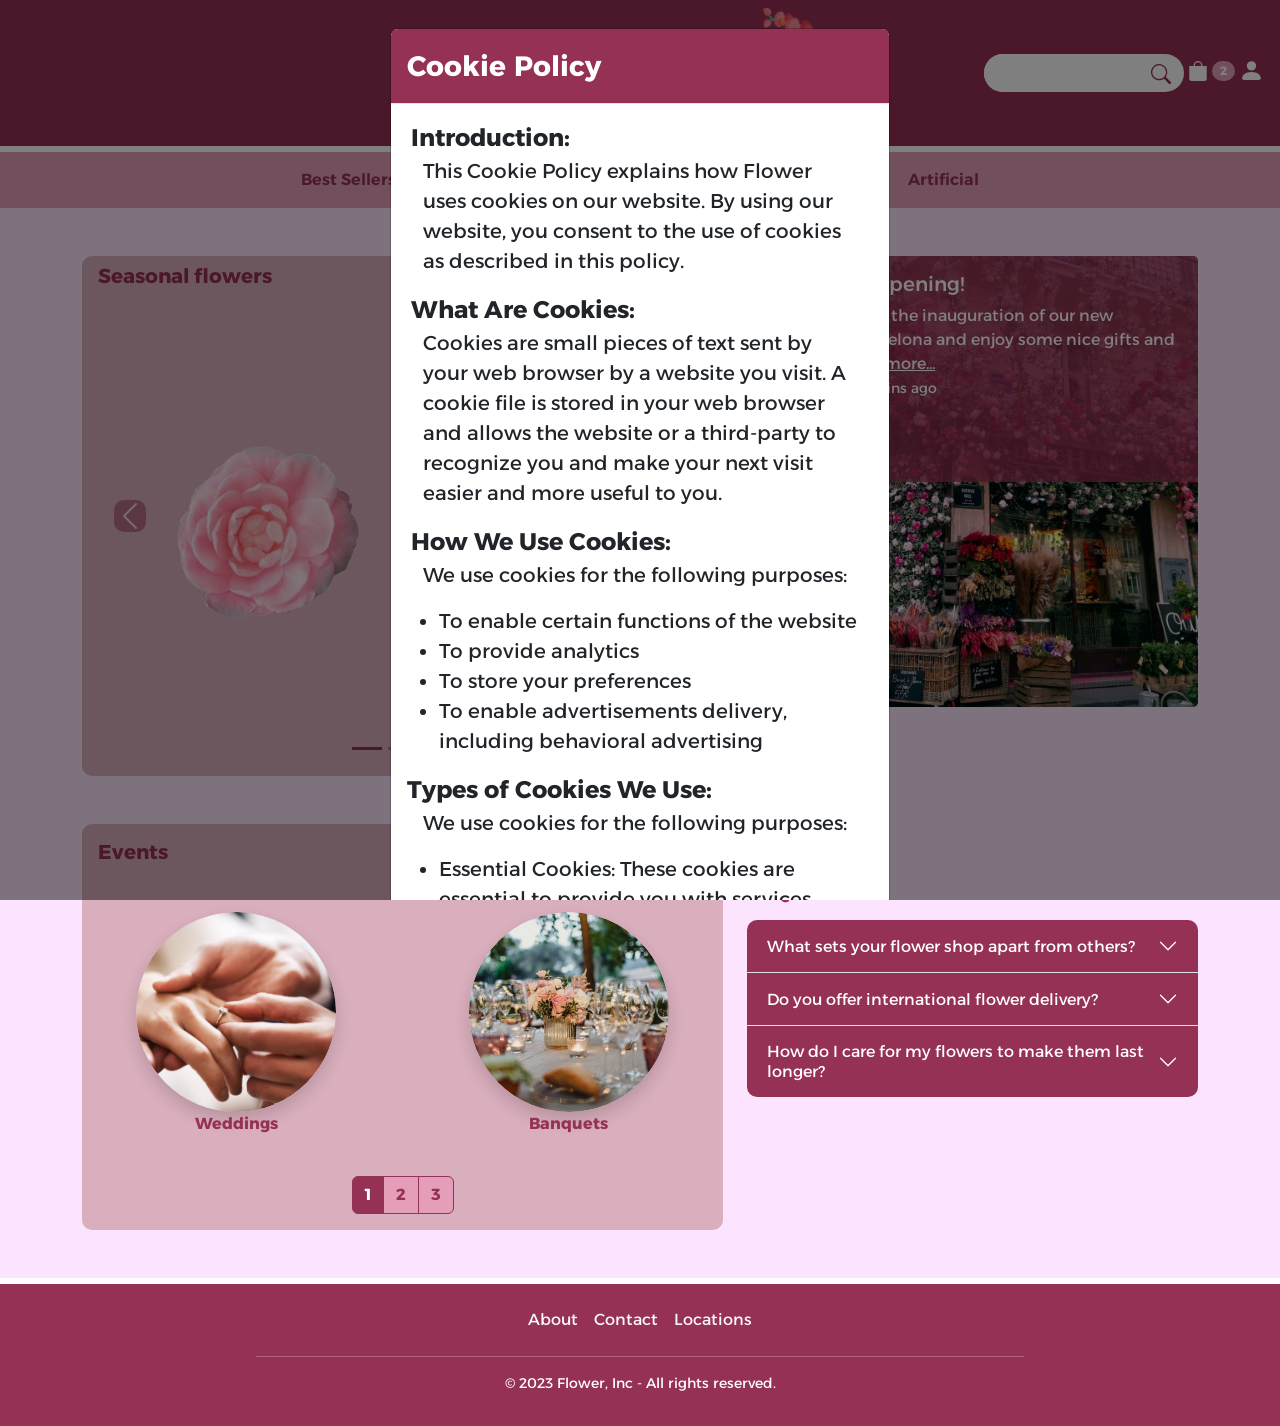
==== commit 80404e3d: "Finished project once and for all" ====
--- a/index.html
+++ b/index.html
@@ -192,51 +192,34 @@
           <button type="button" class="btn-close" data-bs-dismiss="modal" aria-label="Close"></button>
         </div>
         <div class="modal-body">
-          <div class="table-responsive">
-            <table class="table table-hover text-center table-bordered">
-              <thead>
-                <tr>
-                  <th scope="col">Product</th>
-                  <th scope="col">Price</th>
-                  <th scope="col">Quantity</th>
-                  <th scope="col">Subtotal</th>
-                  <th scope="col"></th>
-                </tr>
-              </thead>
-              <tbody class="table-group-divider">
-                <tr>
-                  <th scope="row">White Camellia</th>
-                  <td>13.00€</td>
-                  <td>25</td>
-                  <td>325€</td>
-                  <td>
-                    <a href="#" class="text-decoration-none nav-link">
-                      <svg xmlns="http://www.w3.org/2000/svg" width="25" height="25" fill="currentColor" class="bi bi-x"
-                        viewBox="0 0 16 16">
-                        <path
-                          d="M4.646 4.646a.5.5 0 0 1 .708 0L8 7.293l2.646-2.647a.5.5 0 0 1 .708.708L8.707 8l2.647 2.646a.5.5 0 0 1-.708.708L8 8.707l-2.646 2.647a.5.5 0 0 1-.708-.708L7.293 8 4.646 5.354a.5.5 0 0 1 0-.708" />
-                      </svg>
-                    </a>
-                  </td>
-                </tr>
-                <tr>
-                  <th scope="row">Bloody Rose Seeds</th>
-                  <td>5.99€</td>
-                  <td>5</td>
-                  <td>29.25€</td>
-                  <td>
-                    <a href="#" class="text-decoration-none nav-link">
-                      <svg xmlns="http://www.w3.org/2000/svg" width="25" height="25" fill="currentColor" class="bi bi-x"
-                        viewBox="0 0 16 16">
-                        <path
-                          d="M4.646 4.646a.5.5 0 0 1 .708 0L8 7.293l2.646-2.647a.5.5 0 0 1 .708.708L8.707 8l2.647 2.646a.5.5 0 0 1-.708.708L8 8.707l-2.646 2.647a.5.5 0 0 1-.708-.708L7.293 8 4.646 5.354a.5.5 0 0 1 0-.708" />
-                      </svg>
-                    </a>
-                  </td>
-                </tr>
-              </tbody>
-            </table>
-          </div>
+          <ul class="list-group mb-3">
+            <li class="list-group-item list-group-item-action d-flex justify-content-between align-items-start">
+              <div class="ms-2 me-auto">
+                <div class="fw-bold">25 x White Camellia</div>
+                  325€ (13.00€)
+              </div>
+              <a href="#" class="text-decoration-none nav-link">
+                <svg xmlns="http://www.w3.org/2000/svg" width="25" height="25" fill="currentColor" class="bi bi-x"
+                  viewBox="0 0 16 16">
+                  <path
+                    d="M4.646 4.646a.5.5 0 0 1 .708 0L8 7.293l2.646-2.647a.5.5 0 0 1 .708.708L8.707 8l2.647 2.646a.5.5 0 0 1-.708.708L8 8.707l-2.646 2.647a.5.5 0 0 1-.708-.708L7.293 8 4.646 5.354a.5.5 0 0 1 0-.708" />
+                </svg>
+              </a>
+            </li>
+            <li class="list-group-item list-group-item-action d-flex justify-content-between align-items-start">
+              <div class="ms-2 me-auto">
+                <div class="fw-bold">5 x Bloody Rose Seeds</div>
+                  29.25€ (5.99€)
+              </div>
+              <a href="#" class="text-decoration-none nav-link">
+                <svg xmlns="http://www.w3.org/2000/svg" width="25" height="25" fill="currentColor" class="bi bi-x"
+                  viewBox="0 0 16 16">
+                  <path
+                    d="M4.646 4.646a.5.5 0 0 1 .708 0L8 7.293l2.646-2.647a.5.5 0 0 1 .708.708L8.707 8l2.647 2.646a.5.5 0 0 1-.708.708L8 8.707l-2.646 2.647a.5.5 0 0 1-.708-.708L7.293 8 4.646 5.354a.5.5 0 0 1 0-.708" />
+                </svg>
+              </a>
+            </li>
+          </ul>
           <div class="row">
             <div class="col-4">
               <label for="validationCustomPromo" class="form-label">Promotion Code</label>
@@ -586,6 +569,7 @@
               <path
                 d="M8 1a2.5 2.5 0 0 1 2.5 2.5V4h-5v-.5A2.5 2.5 0 0 1 8 1m3.5 3v-.5a3.5 3.5 0 1 0-7 0V4H1v10a2 2 0 0 0 2 2h10a2 2 0 0 0 2-2V4z" />
             </svg>
+            <span class="badge rounded-pill">2</span>
           </a>
         </div>
       </div>
@@ -599,7 +583,7 @@
       </div>
       <!--Nav header desktop-->
       <nav class="col-4 nav-header d-flex justify-content-end">
-        <div class="input-group">
+        <div class="input-group w-50">
           <input type="text" class="form-control" aria-label="Search" aria-describedby="button-search-desktop">
           <button class="btn" type="button" id="button-search-desktop">
             <svg xmlns="http://www.w3.org/2000/svg" width="20" height="20" fill="#953154" class="bi bi-search"
@@ -609,13 +593,14 @@
             </svg>
           </button>
         </div>
-        <div class="m-2">
+        <div class="m-1">
           <a href="#" class="text-decoration-none" data-bs-toggle="modal" data-bs-target="#cartModal">
             <svg xmlns="http://www.w3.org/2000/svg" width="20" height="20" fill="white" class="bi bi-bag-fill"
               viewBox="0 0 16 16">
               <path
                 d="M8 1a2.5 2.5 0 0 1 2.5 2.5V4h-5v-.5A2.5 2.5 0 0 1 8 1m3.5 3v-.5a3.5 3.5 0 1 0-7 0V4H1v10a2 2 0 0 0 2 2h10a2 2 0 0 0 2-2V4z" />
             </svg>
+            <span class="badge rounded-pill">2</span>
           </a>
           <a href="#" class="text-decoration-none" data-bs-toggle="modal" data-bs-target="#signInModal">
             <svg xmlns="http://www.w3.org/2000/svg" width="25" height="25" fill="white" class="bi bi-person-fill"
--- a/css/style.css
+++ b/css/style.css
@@ -1,6 +1,6 @@
 /*Colors*/
 /*Fonts*/
-body main section .faqs .accordion-body, body main section .events nav ul a, body .modal .modal-body table tbody th, body .modal .modal-body table tbody #totalPrice, body .modal .modal-body button:active, body .modal .modal-footer button:active, body .modal button:not(.btn-close):hover, body .modal button[type=reset] {
+body main section .faqs .accordion-body, body main section .events nav ul a, body .modal .modal-body table tbody th, body .modal .modal-body table tbody #totalPrice, body .modal .modal-body .list-group .list-group-item-action, body .modal .modal-body button:active, body .modal .modal-footer button:active, body .modal button:not(.btn-close):hover, body .modal button[type=reset] {
   background-color: #e59eb9;
   color: #953154;
 }
@@ -70,6 +70,9 @@
   background-color: #953154;
   border-color: #953154;
 }
+body .modal .modal-body .list-group .list-group-item-action {
+  border-color: #953154;
+}
 body .modal .modal-body table tr {
   border-color: #953154;
 }
@@ -89,8 +92,11 @@
 body header {
   background-color: #953154;
 }
+body header .badge {
+  background-color: #e59eb9;
+}
 body header .nav-header .input-group {
-  width: 150px;
+  max-width: 200px;
   background-color: white;
   border-radius: 100px;
 }
@@ -521,6 +527,9 @@
 body footer {
   background-color: #953154;
 }
+body footer ul li a:hover {
+  text-decoration: underline;
+}
 body footer hr {
   margin-left: 20%;
   margin-right: 20%;
